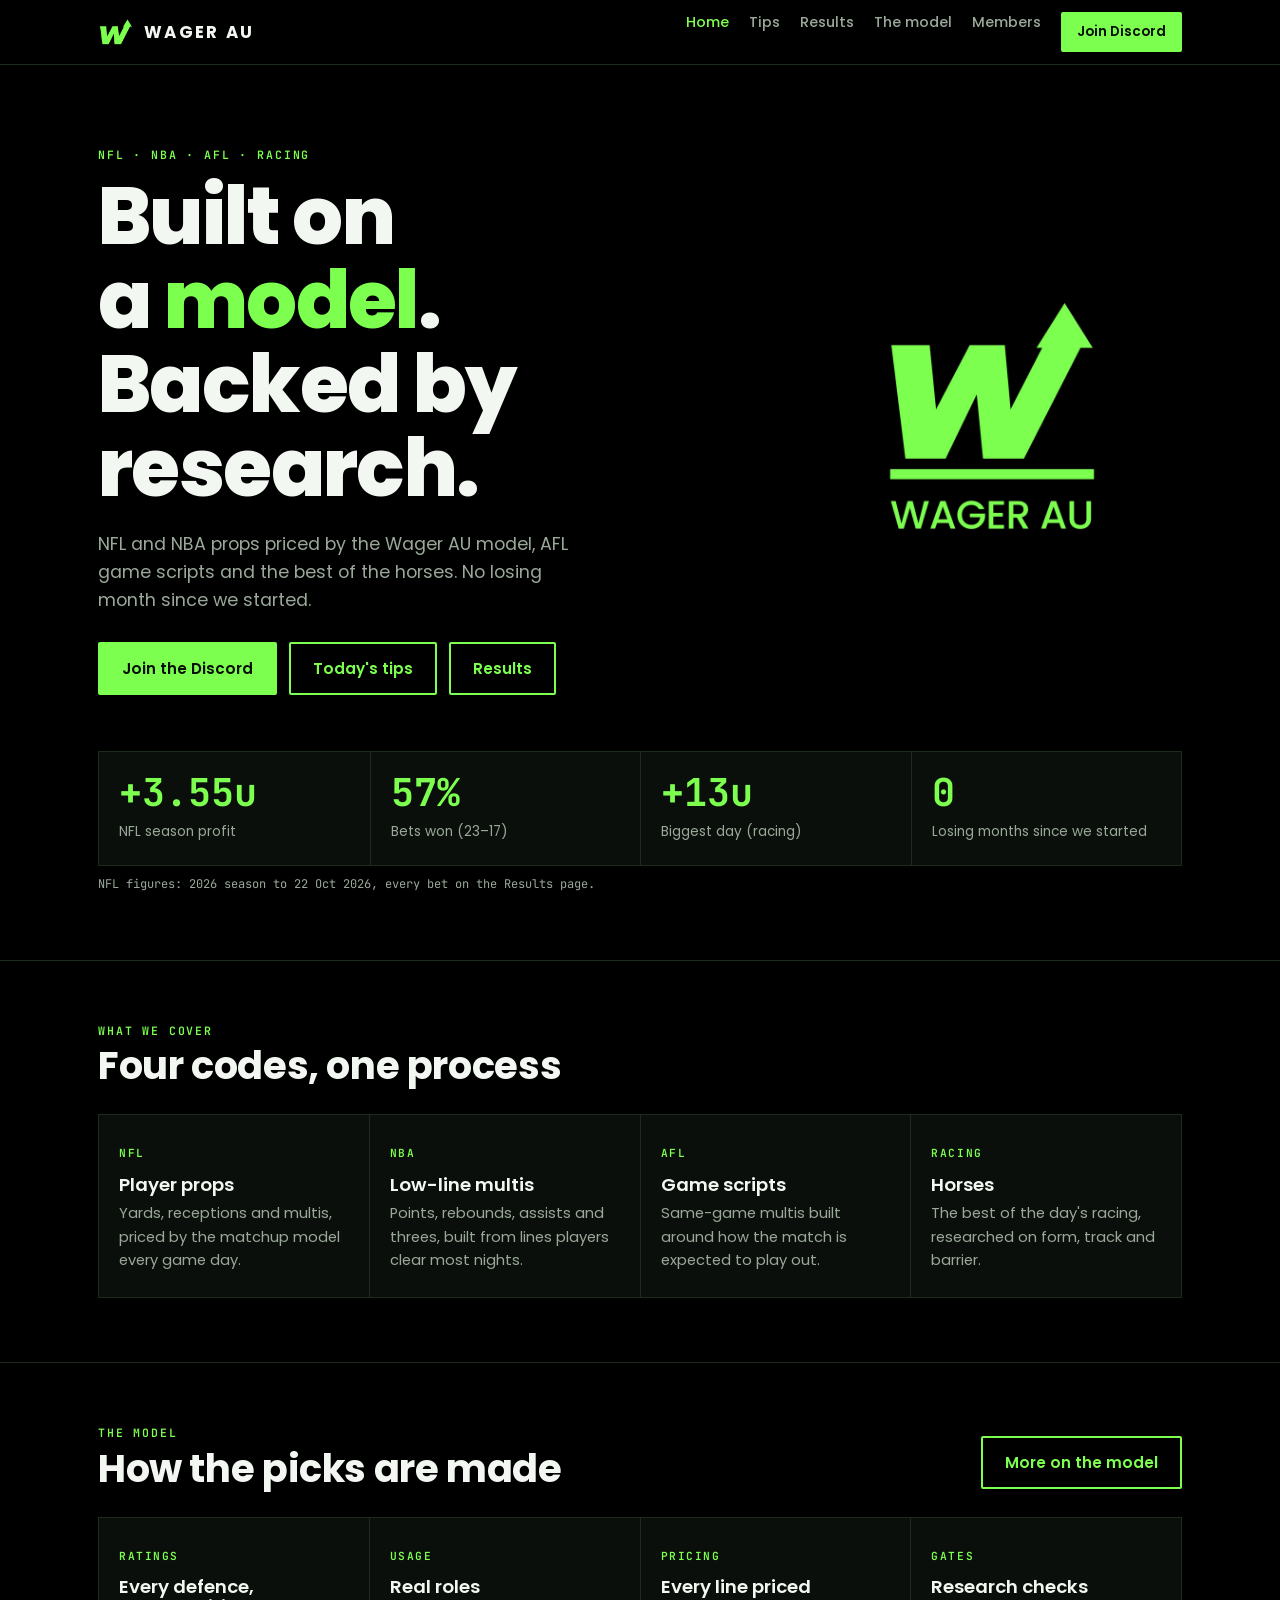
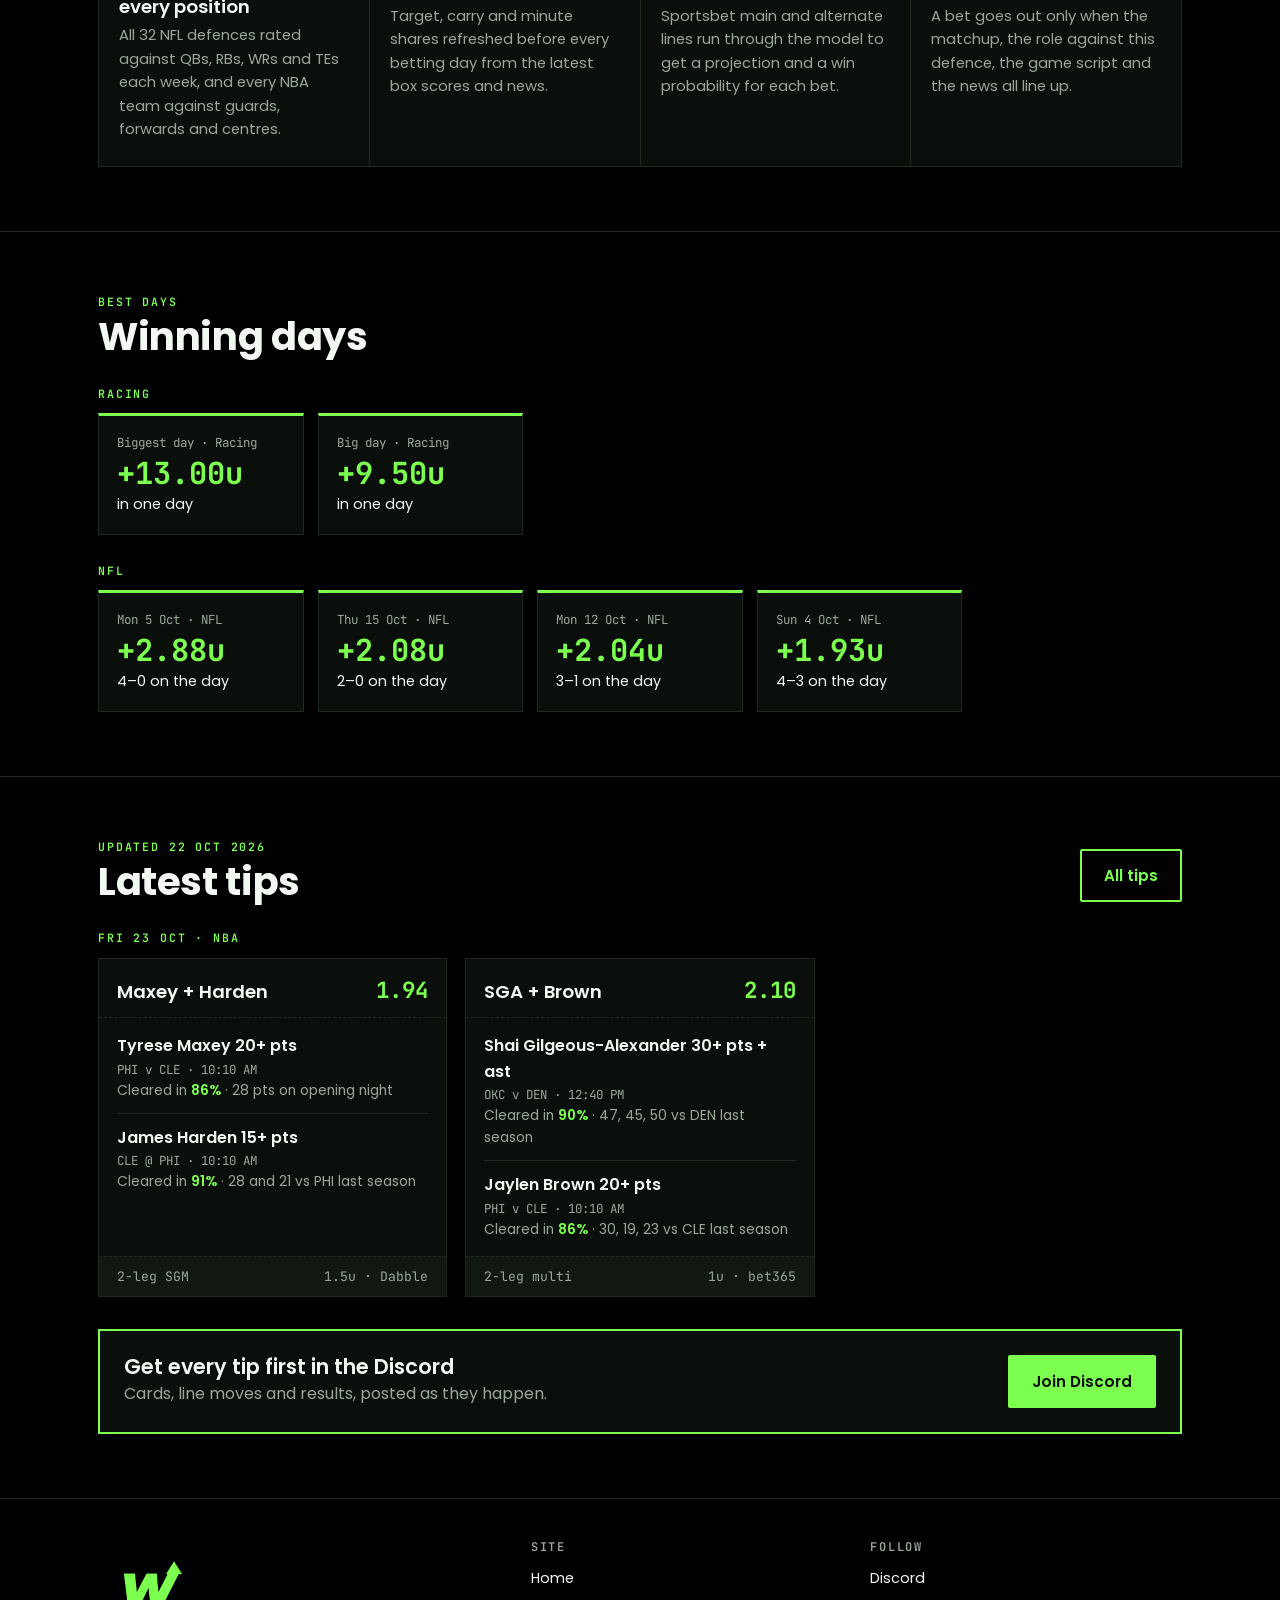
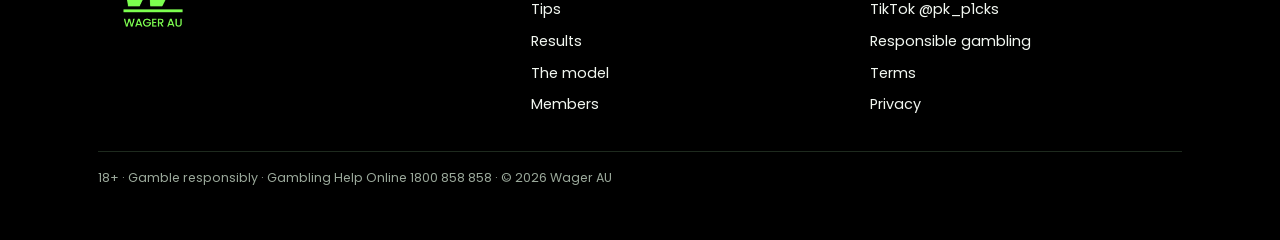
==== index.html @ 31083e8b "Tips show the bookmaker after the units; results refreshed Co-Authored-By: Claude Opus 5.5 <noreply@" ====
<!doctype html>
<html lang="en-AU">
<head>
<meta charset="utf-8">
<meta name="viewport" content="width=device-width, initial-scale=1, viewport-fit=cover">
<title>Wager AU</title>
<meta name="description" content="Model-driven NFL, NBA, AFL and racing tips for Australian punters.">
<link rel="icon" type="image/png" href="assets/favicon.png">
<link rel="preconnect" href="https://fonts.googleapis.com">
<link rel="stylesheet" href="https://fonts.googleapis.com/css2?family=Poppins:wght@400;500;600;700;800&family=JetBrains+Mono:wght@400;600;700&display=swap">
<link rel="stylesheet" href="assets/style.css">
</head>
<body>
<header>
  <div class="wrap">
    <a class="brand" href="index.html"><img src="assets/mark.png" alt="" width="36" height="36">WAGER AU</a>
    <nav aria-label="Main">
      <a href="index.html" aria-current="page">Home</a>
      <a href="tips.html">Tips</a>
      <a href="results.html">Results</a>
      <a href="model.html">The model</a>
      <a href="members.html">Members</a>
      <a class="btn primary nav-cta" href="https://discord.gg/CXUwYuUku" target="_blank" rel="noopener">Join Discord</a>
    </nav>
  </div>
</header>
<main>

<div class="wrap hero">
  <div class="hero-grid">
    <div>
      <p class="eyebrow">NFL · NBA · AFL · Racing</p>
      <h1 style="margin-top:14px">Built on a <em>model</em>.<br>Backed by research.</h1>
      <p class="lede">NFL and NBA props priced by the Wager AU model, AFL game scripts and the best of the horses. No losing month since we started.</p>
      <div class="cta"><a class="btn primary" href="https://discord.gg/CXUwYuUku" target="_blank" rel="noopener">Join the Discord</a><a class="btn ghost" href="tips.html">Today's tips</a><a class="btn ghost" href="results.html">Results</a></div>
    </div>
    <img class="hero-logo" src="assets/logo.png" alt="Wager AU logo" width="380" height="380">
  </div>
  <div style="margin-top:56px"><div class="stats"><div class="stat"><b>+3.55u</b><span>NFL season profit</span></div><div class="stat"><b>57%</b><span>Bets won (23–17)</span></div><div class="stat"><b>+13u</b><span>Biggest day (racing)</span></div><div class="stat"><b>0</b><span>Losing months since we started</span></div></div><p class="asof">NFL figures: 2026 season to 22 Oct 2026, every bet on the Results page.</p></div>
</div>
<section><div class="wrap">
  <div class="sec-head"><div><span class="eyebrow">What we cover</span><h2>Four codes, one process</h2></div></div>
  <div class="model">
  <div class="mcard"><span class="k">NFL</span><h3>Player props</h3><p>Yards, receptions and multis, priced by the matchup model every game day.</p></div>
  <div class="mcard"><span class="k">NBA</span><h3>Low-line multis</h3><p>Points, rebounds, assists and threes, built from lines players clear most nights.</p></div>
  <div class="mcard"><span class="k">AFL</span><h3>Game scripts</h3><p>Same-game multis built around how the match is expected to play out.</p></div>
  <div class="mcard"><span class="k">Racing</span><h3>Horses</h3><p>The best of the day's racing, researched on form, track and barrier.</p></div>
</div>
</div></section>
<section><div class="wrap">
  <div class="sec-head"><div><span class="eyebrow">The model</span><h2>How the picks are made</h2></div><a class="btn ghost" href="model.html">More on the model</a></div>
  <div class="model">
  <div class="mcard"><span class="k">Ratings</span><h3>Every defence, every position</h3><p>All 32 NFL defences rated against QBs, RBs, WRs and TEs each week, and every NBA team against guards, forwards and centres.</p></div>
  <div class="mcard"><span class="k">Usage</span><h3>Real roles</h3><p>Target, carry and minute shares refreshed before every betting day from the latest box scores and news.</p></div>
  <div class="mcard"><span class="k">Pricing</span><h3>Every line priced</h3><p>Sportsbet main and alternate lines run through the model to get a projection and a win probability for each bet.</p></div>
  <div class="mcard"><span class="k">Gates</span><h3>Research checks</h3><p>A bet goes out only when the matchup, the role against this defence, the game script and the news all line up.</p></div>
</div>
</div></section>
<section><div class="wrap">
  <div class="sec-head"><div><span class="eyebrow">Best days</span><h2>Winning days</h2></div></div>
  <span class="eyebrow day-label">Racing</span>
  <div class="days">
  <div class="day"><div class="d">Biggest day · Racing</div><div class="pl">+13.00u</div><div class="rec">in one day</div></div>
  <div class="day"><div class="d">Big day · Racing</div><div class="pl">+9.50u</div><div class="rec">in one day</div></div>
</div>
  <span class="eyebrow day-label">NFL</span>
  <div class="days"><div class="day"><div class="d">Mon 5 Oct · NFL</div><div class="pl">+2.88u</div><div class="rec">4–0 on the day</div></div><div class="day"><div class="d">Thu 15 Oct · NFL</div><div class="pl">+2.08u</div><div class="rec">2–0 on the day</div></div><div class="day"><div class="d">Mon 12 Oct · NFL</div><div class="pl">+2.04u</div><div class="rec">3–1 on the day</div></div><div class="day"><div class="d">Sun 4 Oct · NFL</div><div class="pl">+1.93u</div><div class="rec">4–3 on the day</div></div></div>
</div></section>
<section><div class="wrap">
  <div class="sec-head"><div><span class="eyebrow">Updated 22 Oct 2026</span><h2>Latest tips</h2></div><a class="btn ghost" href="tips.html">All tips</a></div>
  <span class="eyebrow day-label">Fri 23 Oct · NBA</span><div class="tickets"><article class="ticket"><div class="t-top"><h3>Maxey + Harden</h3><span class="price">1.94</span></div><ul class="legs"><li><span class="leg-name">Tyrese Maxey 20+ pts</span><span class="leg-game">PHI v CLE · 10:10 AM</span><span class="leg-stat">Cleared in <b>86%</b> · 28 pts on opening night</span></li><li><span class="leg-name">James Harden 15+ pts</span><span class="leg-game">CLE @ PHI · 10:10 AM</span><span class="leg-stat">Cleared in <b>91%</b> · 28 and 21 vs PHI last season</span></li></ul><div class="t-foot"><span>2-leg SGM</span><span>1.5u · Dabble</span></div></article><article class="ticket"><div class="t-top"><h3>SGA + Brown</h3><span class="price">2.10</span></div><ul class="legs"><li><span class="leg-name">Shai Gilgeous-Alexander 30+ pts + ast</span><span class="leg-game">OKC v DEN · 12:40 PM</span><span class="leg-stat">Cleared in <b>90%</b> · 47, 45, 50 vs DEN last season</span></li><li><span class="leg-name">Jaylen Brown 20+ pts</span><span class="leg-game">PHI v CLE · 10:10 AM</span><span class="leg-stat">Cleared in <b>86%</b> · 30, 19, 23 vs CLE last season</span></li></ul><div class="t-foot"><span>2-leg multi</span><span>1u · bet365</span></div></article></div>
  <div class="discord-band"><div><h3>Get every tip first in the Discord</h3><p class="muted">Cards, line moves and results, posted as they happen.</p></div><a class="btn primary" href="https://discord.gg/CXUwYuUku" target="_blank" rel="noopener">Join Discord</a></div>
</div></section>
</main>
<footer>
  <div class="wrap">
    <div class="grid">
      <div><img src="assets/logo.png" alt="Wager AU" width="110" height="110"></div>
      <div><h4>Site</h4><ul><li><a href="index.html">Home</a></li><li><a href="tips.html">Tips</a></li><li><a href="results.html">Results</a></li><li><a href="model.html">The model</a></li><li><a href="members.html">Members</a></li></ul></div>
      <div><h4>Follow</h4><ul><li><a href="https://discord.gg/CXUwYuUku" target="_blank" rel="noopener">Discord</a></li><li><a href="https://www.tiktok.com/@pk_p1cks" target="_blank" rel="noopener">TikTok @pk_p1cks</a></li>
        <li><a href="responsible-gambling.html">Responsible gambling</a></li><li><a href="terms.html">Terms</a></li><li><a href="privacy.html">Privacy</a></li></ul></div>
    </div>
    <p class="rg">18+ · Gamble responsibly · Gambling Help Online 1800 858 858 · © 2026 Wager AU</p>
  </div>
</footer>

</body>
</html>
---- assets/style.css ----
/* Wager AU: black and signal green, matching the logo. Single dark theme by design. */
:root{
  --bg:#000000; --panel:#0b0f0b; --panel-2:#111811; --line:#1e2a1e;
  --ink:#f2f7f1; --muted:#9aa89a; --green:#7cff4f; --green-dim:#4fae33; --green-ink:#061006;
  --head:"Poppins","Montserrat",system-ui,-apple-system,"Segoe UI",sans-serif;
  --body:"Poppins",system-ui,-apple-system,"Segoe UI",sans-serif;
  --mono:"JetBrains Mono",ui-monospace,Menlo,Consolas,monospace;
  color-scheme:dark;
}
*{box-sizing:border-box}
html{padding-top:env(safe-area-inset-top,0px);padding-bottom:env(safe-area-inset-bottom,0px);background:var(--bg)}
body{margin:0;background:var(--bg);color:var(--ink);font:400 16px/1.6 var(--body)}
img{max-width:100%;display:block}
[hidden]{display:none!important}
a{color:var(--green)}
:focus-visible{outline:2px solid var(--green);outline-offset:3px}
.wrap{max-width:1120px;margin:0 auto;padding-left:max(18px,env(safe-area-inset-left,0px));padding-right:max(18px,env(safe-area-inset-right,0px))}
h1,h2,h3{font-family:var(--head);line-height:1.05;margin:0;text-wrap:balance}
h1{font-weight:800;letter-spacing:-.02em}
h2{font-weight:700;font-size:clamp(1.8rem,4vw,2.4rem);letter-spacing:-.01em}
h3{font-weight:600;font-size:1.15rem}
.eyebrow{font:600 .72rem/1 var(--mono);letter-spacing:.16em;text-transform:uppercase;color:var(--green)}
.num{font-family:var(--mono);font-variant-numeric:tabular-nums}
.muted{color:var(--muted)}
section{padding-block:64px;border-top:1px solid var(--line)}
.sec-head{display:flex;flex-wrap:wrap;justify-content:space-between;align-items:end;gap:12px;margin-bottom:28px}
.sec-head .eyebrow{display:block;margin-bottom:10px}
.sec-head p{margin:0;color:var(--muted);max-width:46ch}

/* header */
header{position:sticky;top:env(safe-area-inset-top,0px);z-index:20;background:rgba(0,0,0,.92);backdrop-filter:blur(8px);border-bottom:1px solid var(--line)}
header .wrap{display:flex;align-items:center;justify-content:space-between;gap:16px;padding-block:12px;flex-wrap:wrap}
.brand{display:flex;align-items:center;gap:10px;text-decoration:none;color:var(--ink);font:700 1.05rem var(--head);letter-spacing:.14em}
.brand img{width:36px;height:36px}
nav{display:flex;gap:20px;flex-wrap:wrap}
nav a{color:var(--muted);text-decoration:none;font:500 .9rem var(--body)}
nav a:hover,nav a[aria-current="page"]{color:var(--green)}

/* buttons */
.btn{display:inline-block;padding:13px 22px;font:600 .95rem var(--body);text-decoration:none;border:2px solid var(--green);cursor:pointer;border-radius:2px}
.btn.primary{background:var(--green);color:var(--green-ink)}
.btn.ghost{background:transparent;color:var(--green)}
.cta{display:flex;gap:12px;flex-wrap:wrap}

/* hero */
.hero{padding-block:72px 56px}
.hero-grid{display:grid;grid-template-columns:1.3fr .9fr;gap:48px;align-items:center}
.hero h1{font-size:clamp(2.8rem,7vw,5rem)}
.hero h1 em{font-style:normal;color:var(--green)}
.hero .lede{font-size:1.1rem;color:var(--muted);max-width:44ch;margin:20px 0 28px}
.hero-logo{width:100%;max-width:380px;justify-self:end}

/* stat strip */
.stats{display:grid;grid-template-columns:repeat(4,minmax(0,1fr));border:1px solid var(--line);background:var(--panel)}
.stat{padding:22px 20px;border-left:1px solid var(--line);min-width:0}
.stat:first-child{border-left:0}
.stat b{display:block;font:700 clamp(1.7rem,3.6vw,2.4rem)/1 var(--mono);color:var(--green);font-variant-numeric:tabular-nums}
.stat span{display:block;margin-top:8px;font-size:.85rem;color:var(--muted)}
.asof{margin-top:10px;font:.75rem var(--mono);color:var(--muted)}

/* model cards */
.model{display:grid;grid-template-columns:repeat(4,minmax(0,1fr));gap:1px;background:var(--line);border:1px solid var(--line)}
.mcard{background:var(--panel);padding:24px 20px;min-width:0}
.mcard .k{font:600 .7rem var(--mono);letter-spacing:.14em;color:var(--green);text-transform:uppercase}
.mcard h3{margin:10px 0 8px}
.mcard p{margin:0;color:var(--muted);font-size:.92rem}

/* winning days */
.days{display:grid;grid-template-columns:repeat(auto-fill,minmax(190px,1fr));gap:14px}
.day{background:var(--panel);border:1px solid var(--line);border-top:3px solid var(--green);padding:18px}
.day .d{font:.78rem var(--mono);color:var(--muted)}
.day .pl{font:700 1.9rem/1.1 var(--mono);color:var(--green);margin:6px 0 2px;font-variant-numeric:tabular-nums}
.day .rec{font-size:.9rem}

/* tickets */
.tickets{display:grid;grid-template-columns:repeat(3,minmax(0,1fr));gap:18px}
.ticket{background:var(--panel);border:1px solid var(--line);display:flex;flex-direction:column;min-width:0}
.t-top{display:flex;justify-content:space-between;align-items:baseline;gap:10px;padding:16px 18px 12px;border-bottom:1px dashed var(--line)}
.price{font:700 1.4rem var(--mono);color:var(--green);font-variant-numeric:tabular-nums}
.legs{list-style:none;margin:0;padding:4px 18px;flex:1}
.legs li{padding:11px 0;border-bottom:1px solid var(--line);display:grid;gap:2px}
.legs li:last-child{border-bottom:0}
.leg-name{font-weight:600}
.leg-game{font:.78rem var(--mono);color:var(--muted)}
.leg-stat{font-size:.86rem;color:var(--muted)}
.leg-stat b{color:var(--green);font-weight:600}
.t-foot{display:flex;justify-content:space-between;padding:11px 18px;background:var(--panel-2);border-top:1px dashed var(--line);font:.82rem var(--mono);color:var(--muted)}
.day-label{margin:30px 0 14px;display:block}
.note{margin-top:16px;font-size:.85rem;color:var(--muted)}

/* tables */
.tbl{overflow-x:auto;border:1px solid var(--line);background:var(--panel)}
table{border-collapse:collapse;width:100%;min-width:600px}
th,td{text-align:left;padding:13px 16px;border-bottom:1px solid var(--line)}
th{font:600 .7rem var(--mono);letter-spacing:.12em;text-transform:uppercase;color:var(--muted)}
td{font-variant-numeric:tabular-nums}
td.r,th.r{text-align:right}
tbody tr:last-child td{border-bottom:0}
.pos{color:var(--green)}
.flat{color:var(--muted)}
.tag{display:inline-block;padding:2px 8px;font:600 .7rem var(--mono);letter-spacing:.08em;border:1px solid var(--line);color:var(--muted)}
.tag.w{border-color:var(--green);color:var(--green)}

/* page heads, prose */
.page-head{padding-block:56px 12px}
.page-head h1{font-size:clamp(2.4rem,6vw,4rem)}
.page-head p{color:var(--muted);max-width:56ch;font-size:1.05rem;margin:16px 0 0}
.prose{max-width:66ch}
.prose h2{font-size:1.5rem;margin:30px 0 8px}
.prose h3{margin:20px 0 6px}
.prose ul{padding-left:20px}
.prose li{margin:6px 0}

/* members */
.plans{display:grid;grid-template-columns:repeat(2,minmax(0,1fr));gap:18px}
.plan{background:var(--panel);border:1px solid var(--line);padding:26px;min-width:0}
.plan.feat{border:2px solid var(--green)}
.plan .sub{font:.8rem var(--mono);color:var(--muted);margin:6px 0 16px}
.plan ul{margin:0 0 20px;padding-left:18px}
form{display:flex;gap:10px;flex-wrap:wrap}
input[type=email]{flex:1 1 220px;min-width:0;padding:13px;font:inherit;background:var(--bg);color:var(--ink);border:1.5px solid var(--line);border-radius:2px}
.msg{font-size:.85rem;color:var(--muted);margin-top:8px;min-height:1.2em}

/* footer */
footer{border-top:1px solid var(--line);padding-block:40px}
footer .grid{display:grid;grid-template-columns:1.3fr 1fr 1fr;gap:28px;align-items:start}
footer img{width:110px}
footer h4{font:600 .75rem var(--mono);letter-spacing:.14em;text-transform:uppercase;color:var(--muted);margin:0 0 10px}
footer ul{list-style:none;padding:0;margin:0}
footer li{margin:0 0 6px}
footer a{color:var(--ink);text-decoration:none;font-size:.9rem}
footer a:hover{color:var(--green)}
.rg{margin-top:28px;padding-top:16px;border-top:1px solid var(--line);font-size:.78rem;color:var(--muted)}

@media (max-width:900px){
  .hero-grid,.tickets,.plans,footer .grid{grid-template-columns:1fr}
  .hero-logo{justify-self:start;max-width:220px;order:-1}
  .stats,.model{grid-template-columns:repeat(2,minmax(0,1fr))}
  .stat:nth-child(3){border-left:0}
  .stat:nth-child(n+3){border-top:1px solid var(--line)}
}
@media (max-width:460px){nav{gap:14px}.model{grid-template-columns:1fr}}
@media (prefers-reduced-motion:no-preference){.btn{transition:filter .15s,transform .15s}.btn:hover{filter:brightness(1.08);transform:translateY(-1px)}}

/* discord */
.nav-cta{padding:8px 14px;font-size:.85rem;color:var(--green-ink)!important}
.discord-band{margin-top:32px;display:flex;flex-wrap:wrap;gap:18px;align-items:center;justify-content:space-between;padding:24px;border:2px solid var(--green);background:var(--panel)}
.discord-band h3{font-size:1.3rem;margin-bottom:4px}
.discord-band p{margin:0}
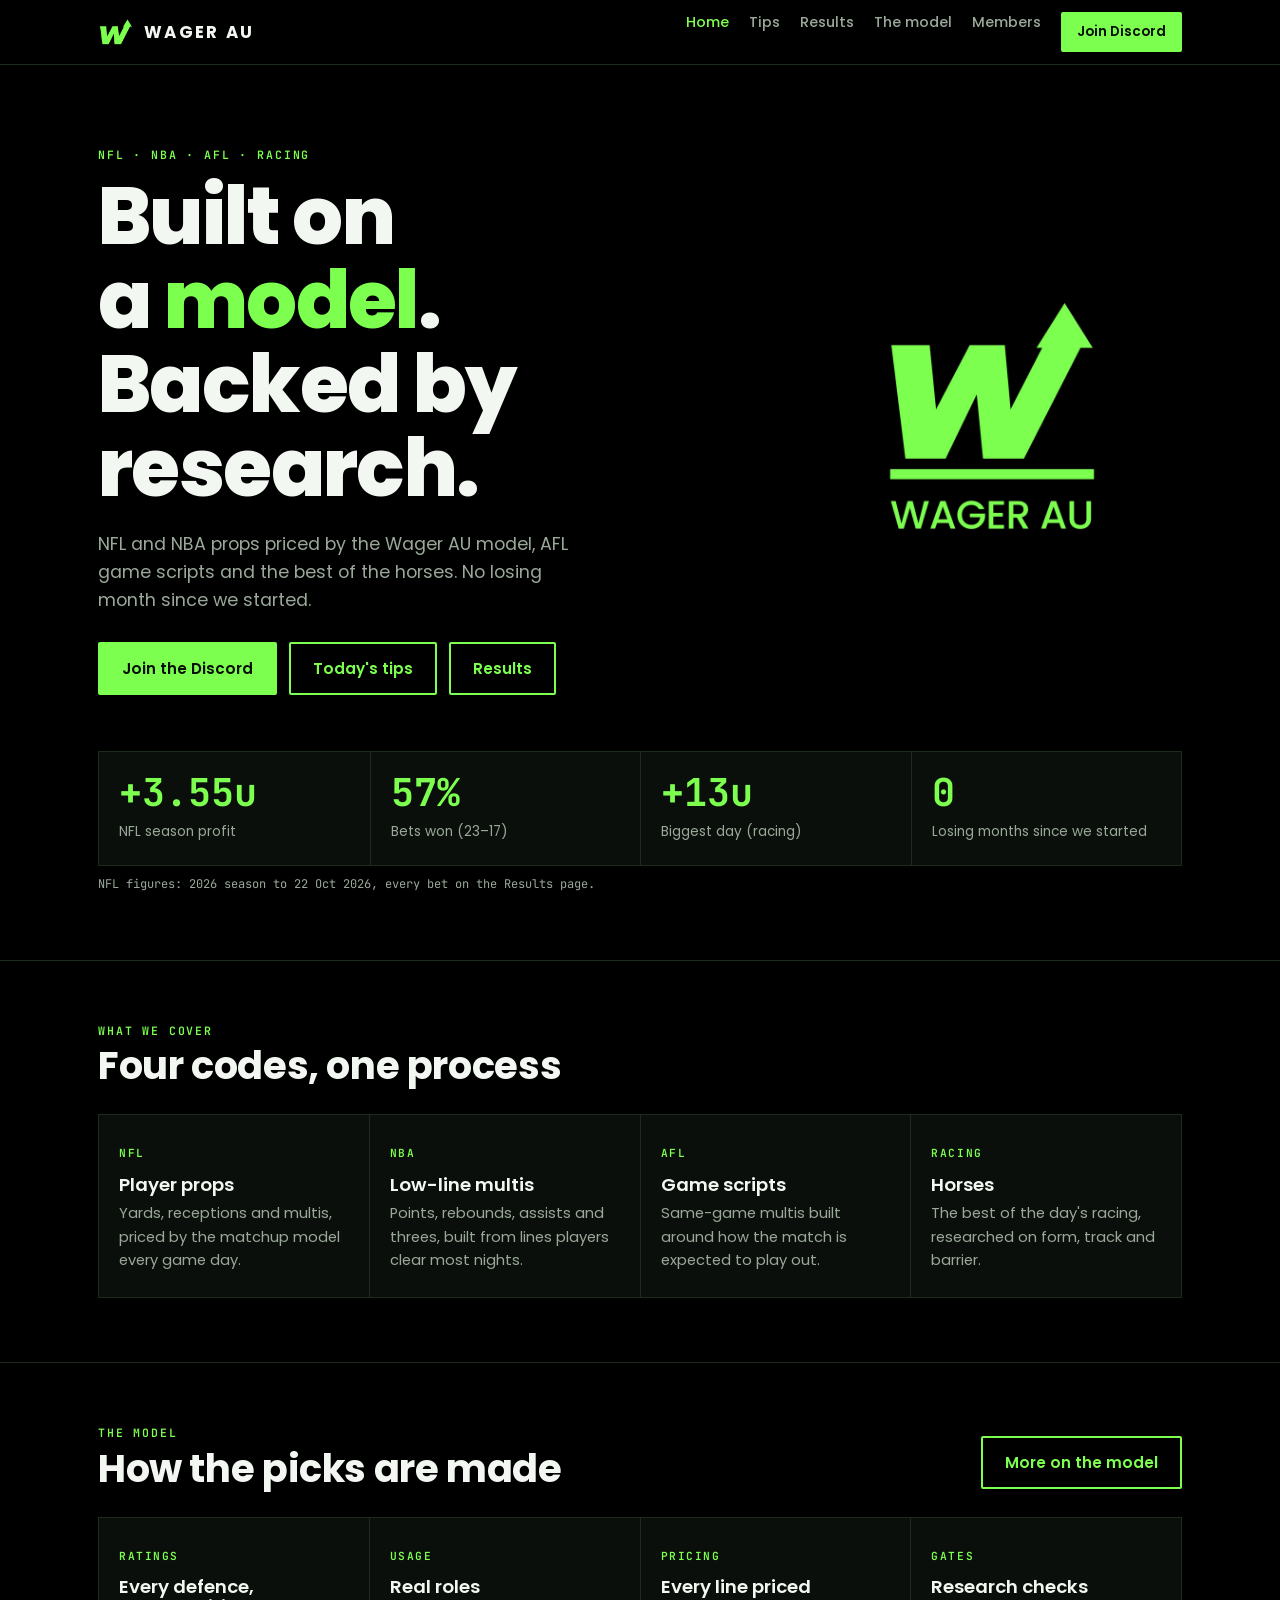
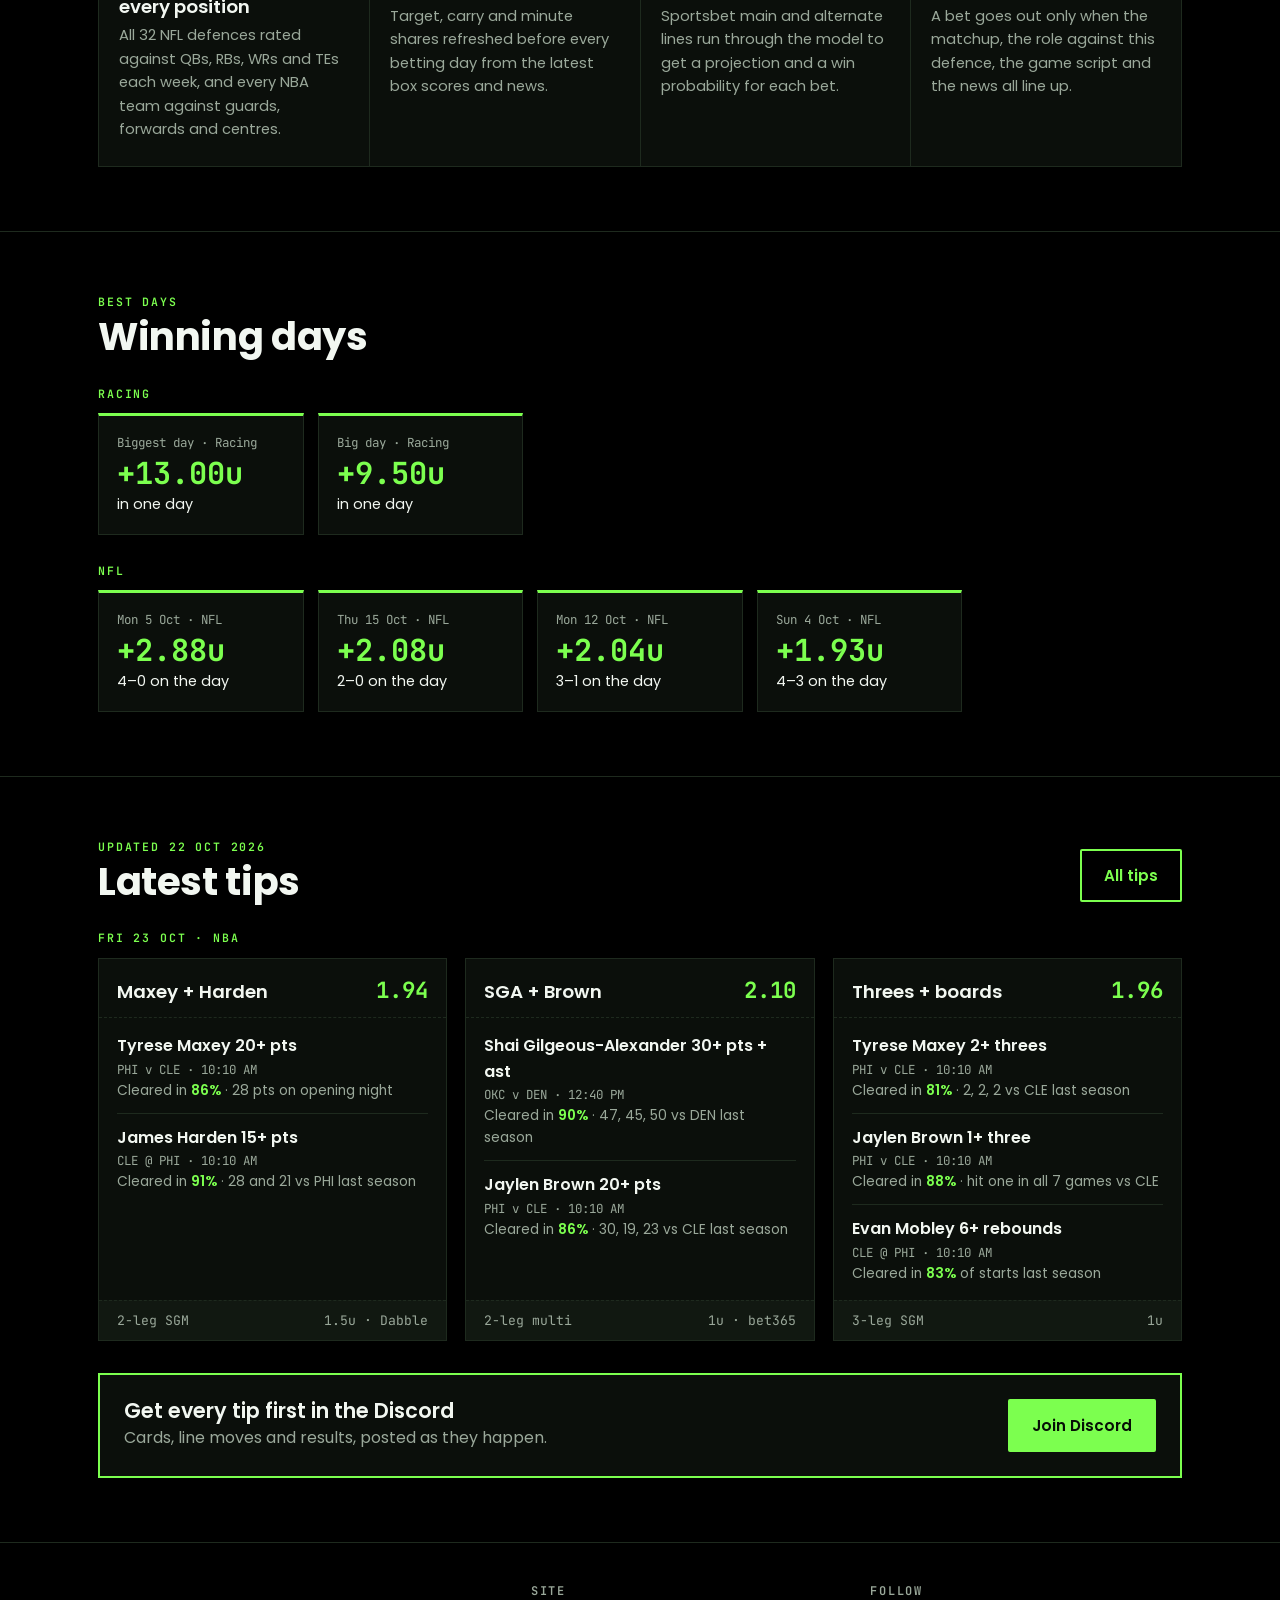
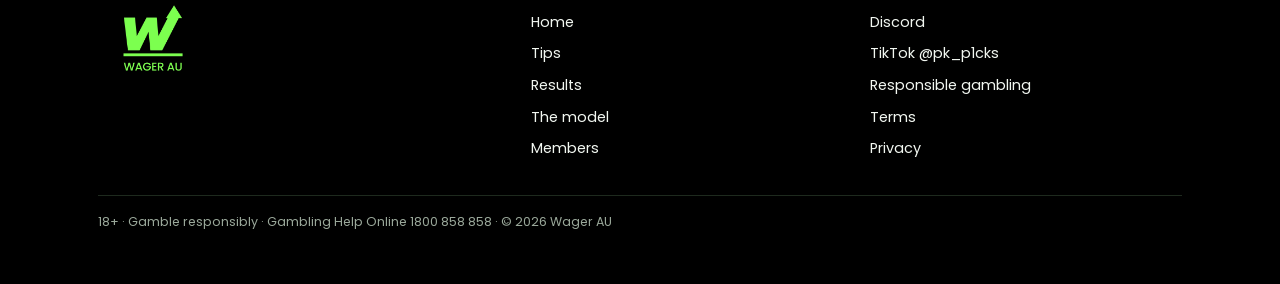
==== commit bea8bfb1: "Tips: add Maxey/Brown threes + Mobley boards SGM Co-Authored-By: Claude Opus 5.5 <noreply@anthropic." ====
--- a/index.html
+++ b/index.html
@@ -68,7 +68,7 @@
 </div></section>
 <section><div class="wrap">
   <div class="sec-head"><div><span class="eyebrow">Updated 22 Oct 2026</span><h2>Latest tips</h2></div><a class="btn ghost" href="tips.html">All tips</a></div>
-  <span class="eyebrow day-label">Fri 23 Oct · NBA</span><div class="tickets"><article class="ticket"><div class="t-top"><h3>Maxey + Harden</h3><span class="price">1.94</span></div><ul class="legs"><li><span class="leg-name">Tyrese Maxey 20+ pts</span><span class="leg-game">PHI v CLE · 10:10 AM</span><span class="leg-stat">Cleared in <b>86%</b> · 28 pts on opening night</span></li><li><span class="leg-name">James Harden 15+ pts</span><span class="leg-game">CLE @ PHI · 10:10 AM</span><span class="leg-stat">Cleared in <b>91%</b> · 28 and 21 vs PHI last season</span></li></ul><div class="t-foot"><span>2-leg SGM</span><span>1.5u · Dabble</span></div></article><article class="ticket"><div class="t-top"><h3>SGA + Brown</h3><span class="price">2.10</span></div><ul class="legs"><li><span class="leg-name">Shai Gilgeous-Alexander 30+ pts + ast</span><span class="leg-game">OKC v DEN · 12:40 PM</span><span class="leg-stat">Cleared in <b>90%</b> · 47, 45, 50 vs DEN last season</span></li><li><span class="leg-name">Jaylen Brown 20+ pts</span><span class="leg-game">PHI v CLE · 10:10 AM</span><span class="leg-stat">Cleared in <b>86%</b> · 30, 19, 23 vs CLE last season</span></li></ul><div class="t-foot"><span>2-leg multi</span><span>1u · bet365</span></div></article></div>
+  <span class="eyebrow day-label">Fri 23 Oct · NBA</span><div class="tickets"><article class="ticket"><div class="t-top"><h3>Maxey + Harden</h3><span class="price">1.94</span></div><ul class="legs"><li><span class="leg-name">Tyrese Maxey 20+ pts</span><span class="leg-game">PHI v CLE · 10:10 AM</span><span class="leg-stat">Cleared in <b>86%</b> · 28 pts on opening night</span></li><li><span class="leg-name">James Harden 15+ pts</span><span class="leg-game">CLE @ PHI · 10:10 AM</span><span class="leg-stat">Cleared in <b>91%</b> · 28 and 21 vs PHI last season</span></li></ul><div class="t-foot"><span>2-leg SGM</span><span>1.5u · Dabble</span></div></article><article class="ticket"><div class="t-top"><h3>SGA + Brown</h3><span class="price">2.10</span></div><ul class="legs"><li><span class="leg-name">Shai Gilgeous-Alexander 30+ pts + ast</span><span class="leg-game">OKC v DEN · 12:40 PM</span><span class="leg-stat">Cleared in <b>90%</b> · 47, 45, 50 vs DEN last season</span></li><li><span class="leg-name">Jaylen Brown 20+ pts</span><span class="leg-game">PHI v CLE · 10:10 AM</span><span class="leg-stat">Cleared in <b>86%</b> · 30, 19, 23 vs CLE last season</span></li></ul><div class="t-foot"><span>2-leg multi</span><span>1u · bet365</span></div></article><article class="ticket"><div class="t-top"><h3>Threes + boards</h3><span class="price">1.96</span></div><ul class="legs"><li><span class="leg-name">Tyrese Maxey 2+ threes</span><span class="leg-game">PHI v CLE · 10:10 AM</span><span class="leg-stat">Cleared in <b>81%</b> · 2, 2, 2 vs CLE last season</span></li><li><span class="leg-name">Jaylen Brown 1+ three</span><span class="leg-game">PHI v CLE · 10:10 AM</span><span class="leg-stat">Cleared in <b>88%</b> · hit one in all 7 games vs CLE</span></li><li><span class="leg-name">Evan Mobley 6+ rebounds</span><span class="leg-game">CLE @ PHI · 10:10 AM</span><span class="leg-stat">Cleared in <b>83%</b> of starts last season</span></li></ul><div class="t-foot"><span>3-leg SGM</span><span>1u</span></div></article></div>
   <div class="discord-band"><div><h3>Get every tip first in the Discord</h3><p class="muted">Cards, line moves and results, posted as they happen.</p></div><a class="btn primary" href="https://discord.gg/CXUwYuUku" target="_blank" rel="noopener">Join Discord</a></div>
 </div></section>
 </main>
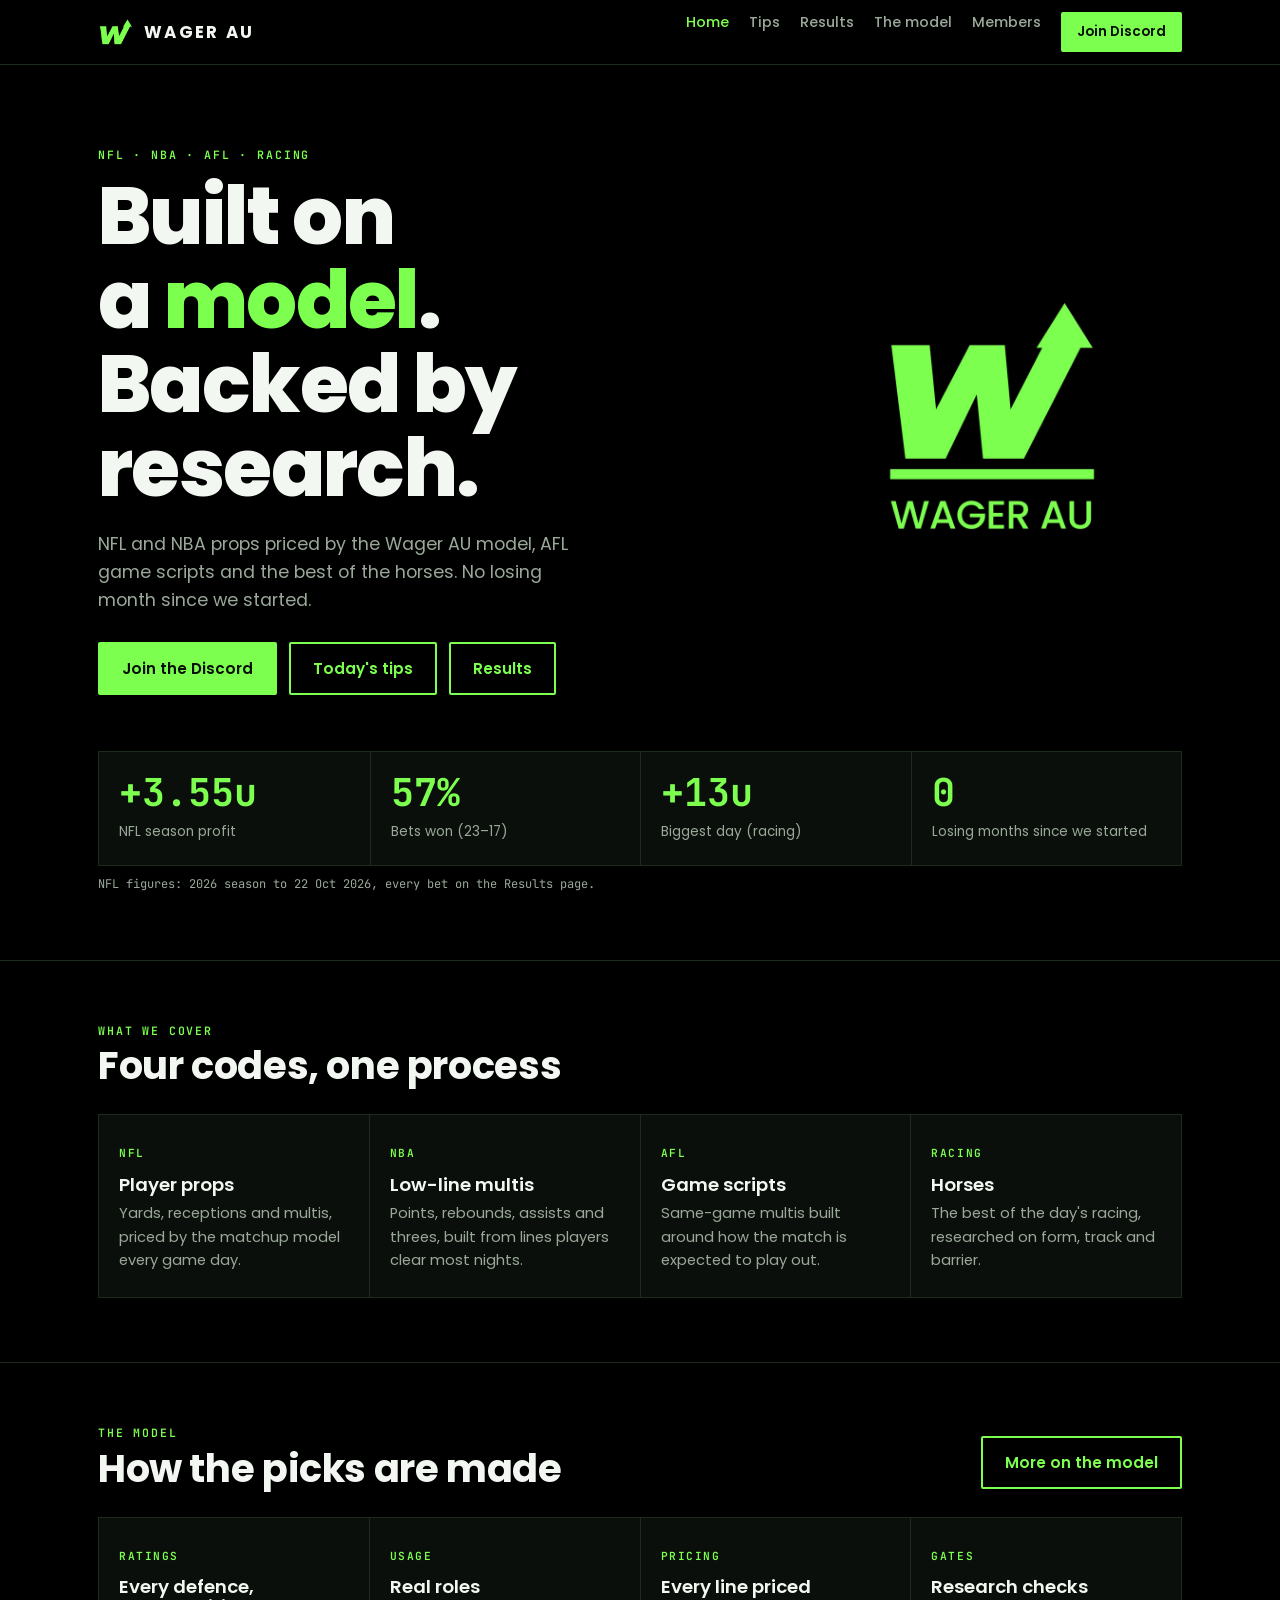
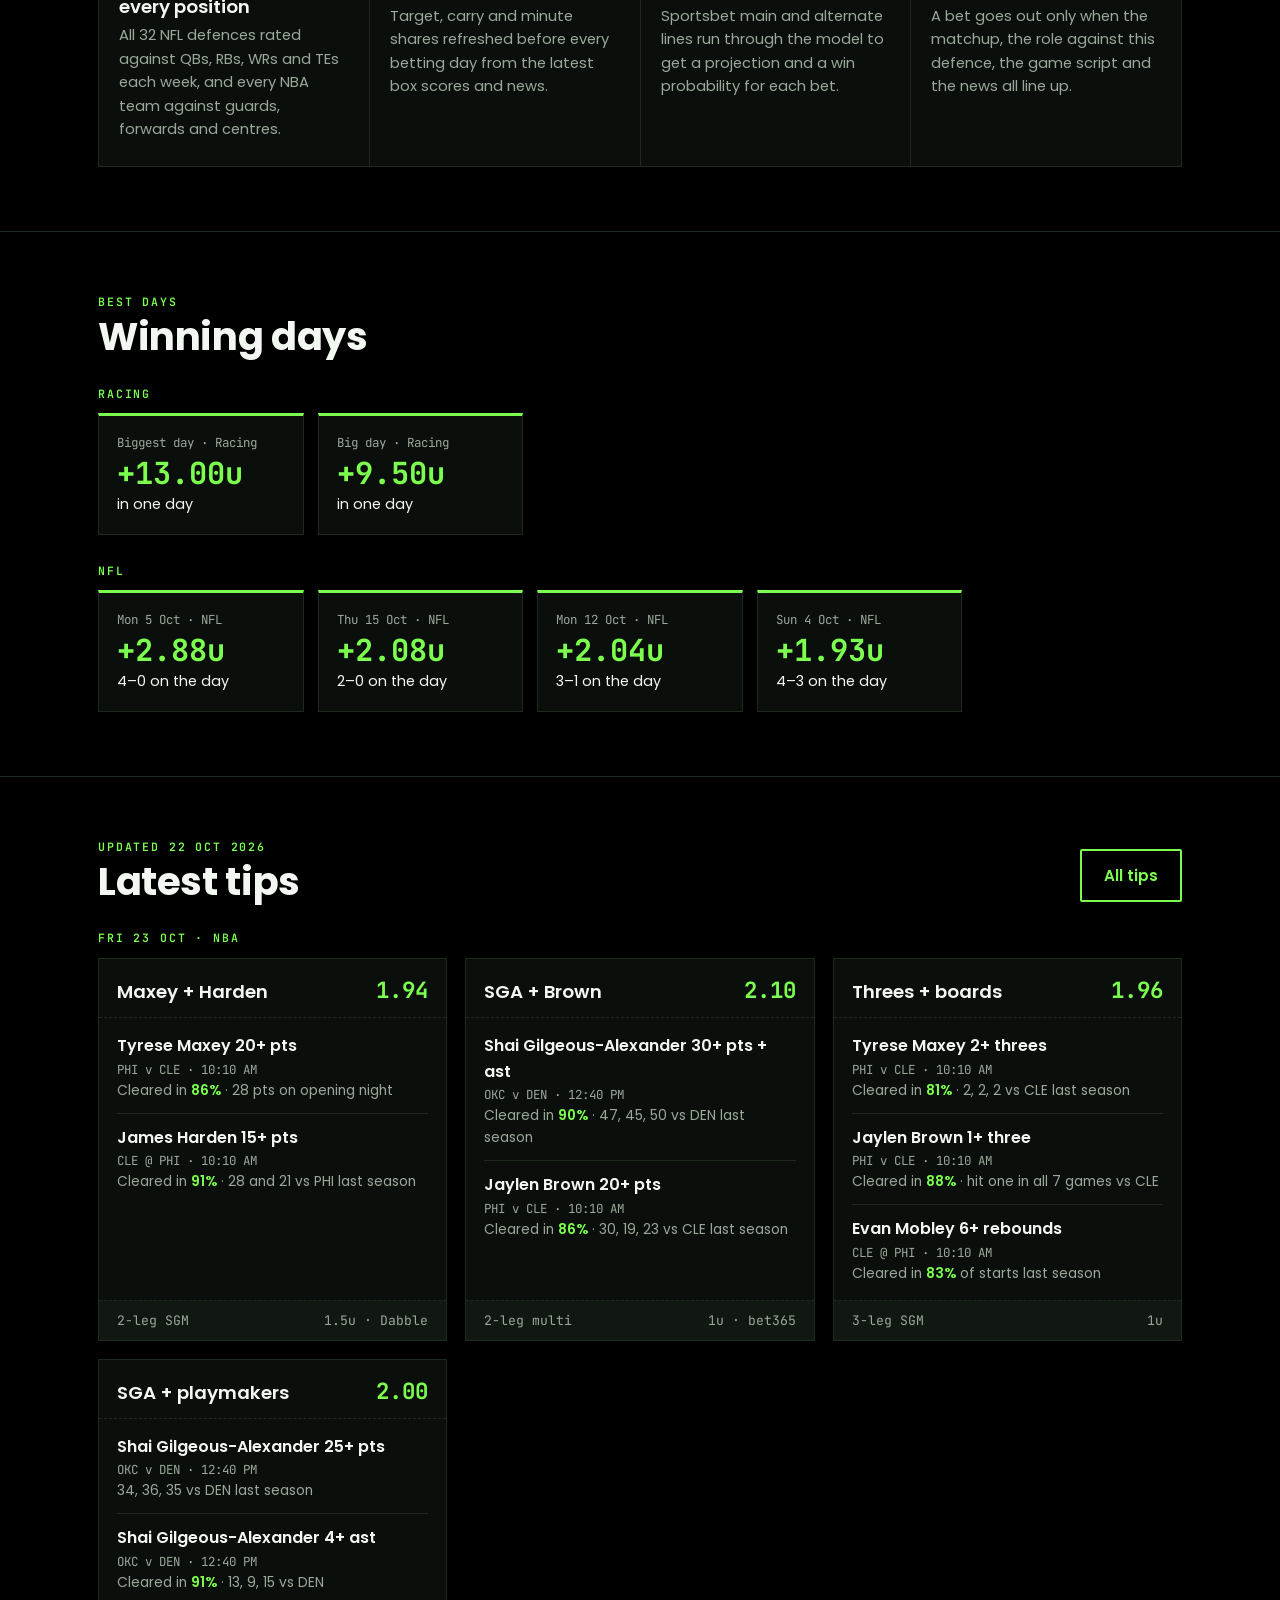
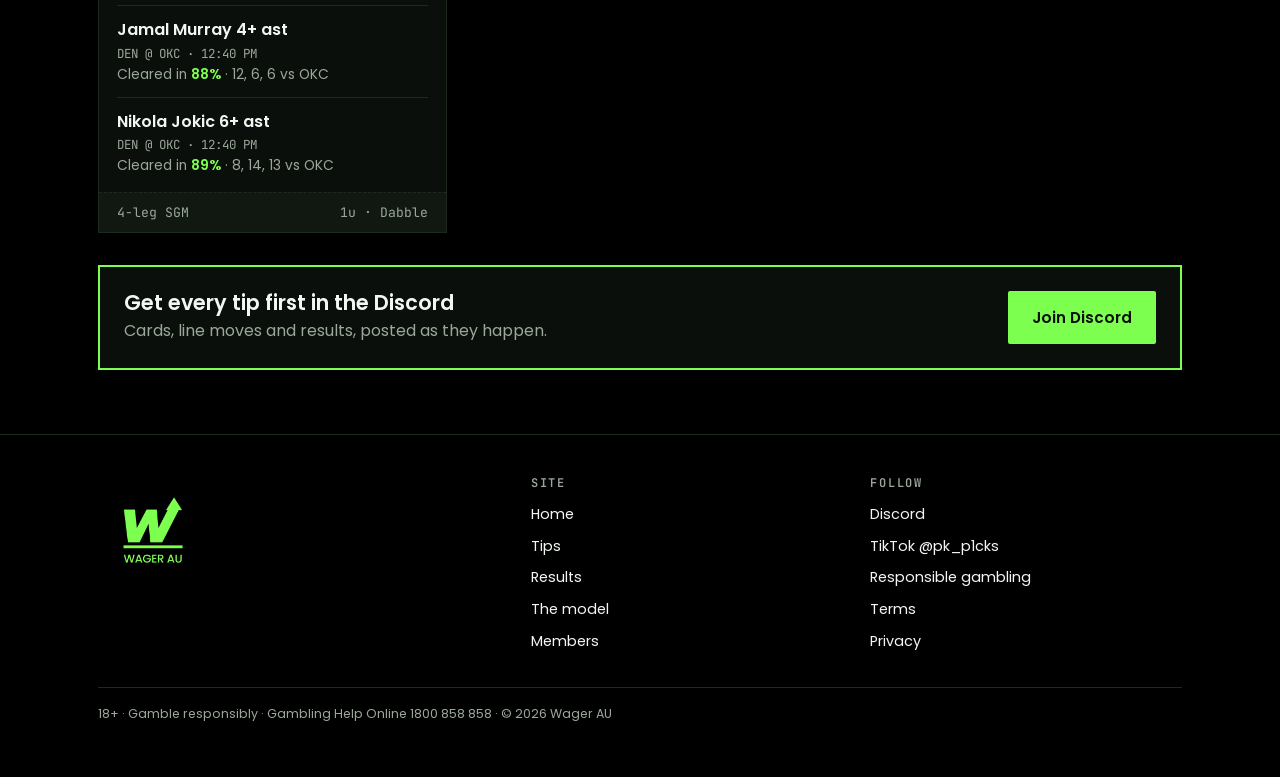
==== commit 758fd91a: "Tips: DEN@OKC SGM Co-Authored-By: Claude Opus 5.5 <noreply@anthropic.com> Claude-Session: https://cl" ====
--- a/index.html
+++ b/index.html
@@ -68,7 +68,7 @@
 </div></section>
 <section><div class="wrap">
   <div class="sec-head"><div><span class="eyebrow">Updated 22 Oct 2026</span><h2>Latest tips</h2></div><a class="btn ghost" href="tips.html">All tips</a></div>
-  <span class="eyebrow day-label">Fri 23 Oct · NBA</span><div class="tickets"><article class="ticket"><div class="t-top"><h3>Maxey + Harden</h3><span class="price">1.94</span></div><ul class="legs"><li><span class="leg-name">Tyrese Maxey 20+ pts</span><span class="leg-game">PHI v CLE · 10:10 AM</span><span class="leg-stat">Cleared in <b>86%</b> · 28 pts on opening night</span></li><li><span class="leg-name">James Harden 15+ pts</span><span class="leg-game">CLE @ PHI · 10:10 AM</span><span class="leg-stat">Cleared in <b>91%</b> · 28 and 21 vs PHI last season</span></li></ul><div class="t-foot"><span>2-leg SGM</span><span>1.5u · Dabble</span></div></article><article class="ticket"><div class="t-top"><h3>SGA + Brown</h3><span class="price">2.10</span></div><ul class="legs"><li><span class="leg-name">Shai Gilgeous-Alexander 30+ pts + ast</span><span class="leg-game">OKC v DEN · 12:40 PM</span><span class="leg-stat">Cleared in <b>90%</b> · 47, 45, 50 vs DEN last season</span></li><li><span class="leg-name">Jaylen Brown 20+ pts</span><span class="leg-game">PHI v CLE · 10:10 AM</span><span class="leg-stat">Cleared in <b>86%</b> · 30, 19, 23 vs CLE last season</span></li></ul><div class="t-foot"><span>2-leg multi</span><span>1u · bet365</span></div></article><article class="ticket"><div class="t-top"><h3>Threes + boards</h3><span class="price">1.96</span></div><ul class="legs"><li><span class="leg-name">Tyrese Maxey 2+ threes</span><span class="leg-game">PHI v CLE · 10:10 AM</span><span class="leg-stat">Cleared in <b>81%</b> · 2, 2, 2 vs CLE last season</span></li><li><span class="leg-name">Jaylen Brown 1+ three</span><span class="leg-game">PHI v CLE · 10:10 AM</span><span class="leg-stat">Cleared in <b>88%</b> · hit one in all 7 games vs CLE</span></li><li><span class="leg-name">Evan Mobley 6+ rebounds</span><span class="leg-game">CLE @ PHI · 10:10 AM</span><span class="leg-stat">Cleared in <b>83%</b> of starts last season</span></li></ul><div class="t-foot"><span>3-leg SGM</span><span>1u</span></div></article></div>
+  <span class="eyebrow day-label">Fri 23 Oct · NBA</span><div class="tickets"><article class="ticket"><div class="t-top"><h3>Maxey + Harden</h3><span class="price">1.94</span></div><ul class="legs"><li><span class="leg-name">Tyrese Maxey 20+ pts</span><span class="leg-game">PHI v CLE · 10:10 AM</span><span class="leg-stat">Cleared in <b>86%</b> · 28 pts on opening night</span></li><li><span class="leg-name">James Harden 15+ pts</span><span class="leg-game">CLE @ PHI · 10:10 AM</span><span class="leg-stat">Cleared in <b>91%</b> · 28 and 21 vs PHI last season</span></li></ul><div class="t-foot"><span>2-leg SGM</span><span>1.5u · Dabble</span></div></article><article class="ticket"><div class="t-top"><h3>SGA + Brown</h3><span class="price">2.10</span></div><ul class="legs"><li><span class="leg-name">Shai Gilgeous-Alexander 30+ pts + ast</span><span class="leg-game">OKC v DEN · 12:40 PM</span><span class="leg-stat">Cleared in <b>90%</b> · 47, 45, 50 vs DEN last season</span></li><li><span class="leg-name">Jaylen Brown 20+ pts</span><span class="leg-game">PHI v CLE · 10:10 AM</span><span class="leg-stat">Cleared in <b>86%</b> · 30, 19, 23 vs CLE last season</span></li></ul><div class="t-foot"><span>2-leg multi</span><span>1u · bet365</span></div></article><article class="ticket"><div class="t-top"><h3>Threes + boards</h3><span class="price">1.96</span></div><ul class="legs"><li><span class="leg-name">Tyrese Maxey 2+ threes</span><span class="leg-game">PHI v CLE · 10:10 AM</span><span class="leg-stat">Cleared in <b>81%</b> · 2, 2, 2 vs CLE last season</span></li><li><span class="leg-name">Jaylen Brown 1+ three</span><span class="leg-game">PHI v CLE · 10:10 AM</span><span class="leg-stat">Cleared in <b>88%</b> · hit one in all 7 games vs CLE</span></li><li><span class="leg-name">Evan Mobley 6+ rebounds</span><span class="leg-game">CLE @ PHI · 10:10 AM</span><span class="leg-stat">Cleared in <b>83%</b> of starts last season</span></li></ul><div class="t-foot"><span>3-leg SGM</span><span>1u</span></div></article><article class="ticket"><div class="t-top"><h3>SGA + playmakers</h3><span class="price">2.00</span></div><ul class="legs"><li><span class="leg-name">Shai Gilgeous-Alexander 25+ pts</span><span class="leg-game">OKC v DEN · 12:40 PM</span><span class="leg-stat">34, 36, 35 vs DEN last season</span></li><li><span class="leg-name">Shai Gilgeous-Alexander 4+ ast</span><span class="leg-game">OKC v DEN · 12:40 PM</span><span class="leg-stat">Cleared in <b>91%</b> · 13, 9, 15 vs DEN</span></li><li><span class="leg-name">Jamal Murray 4+ ast</span><span class="leg-game">DEN @ OKC · 12:40 PM</span><span class="leg-stat">Cleared in <b>88%</b> · 12, 6, 6 vs OKC</span></li><li><span class="leg-name">Nikola Jokic 6+ ast</span><span class="leg-game">DEN @ OKC · 12:40 PM</span><span class="leg-stat">Cleared in <b>89%</b> · 8, 14, 13 vs OKC</span></li></ul><div class="t-foot"><span>4-leg SGM</span><span>1u · Dabble</span></div></article></div>
   <div class="discord-band"><div><h3>Get every tip first in the Discord</h3><p class="muted">Cards, line moves and results, posted as they happen.</p></div><a class="btn primary" href="https://discord.gg/CXUwYuUku" target="_blank" rel="noopener">Join Discord</a></div>
 </div></section>
 </main>
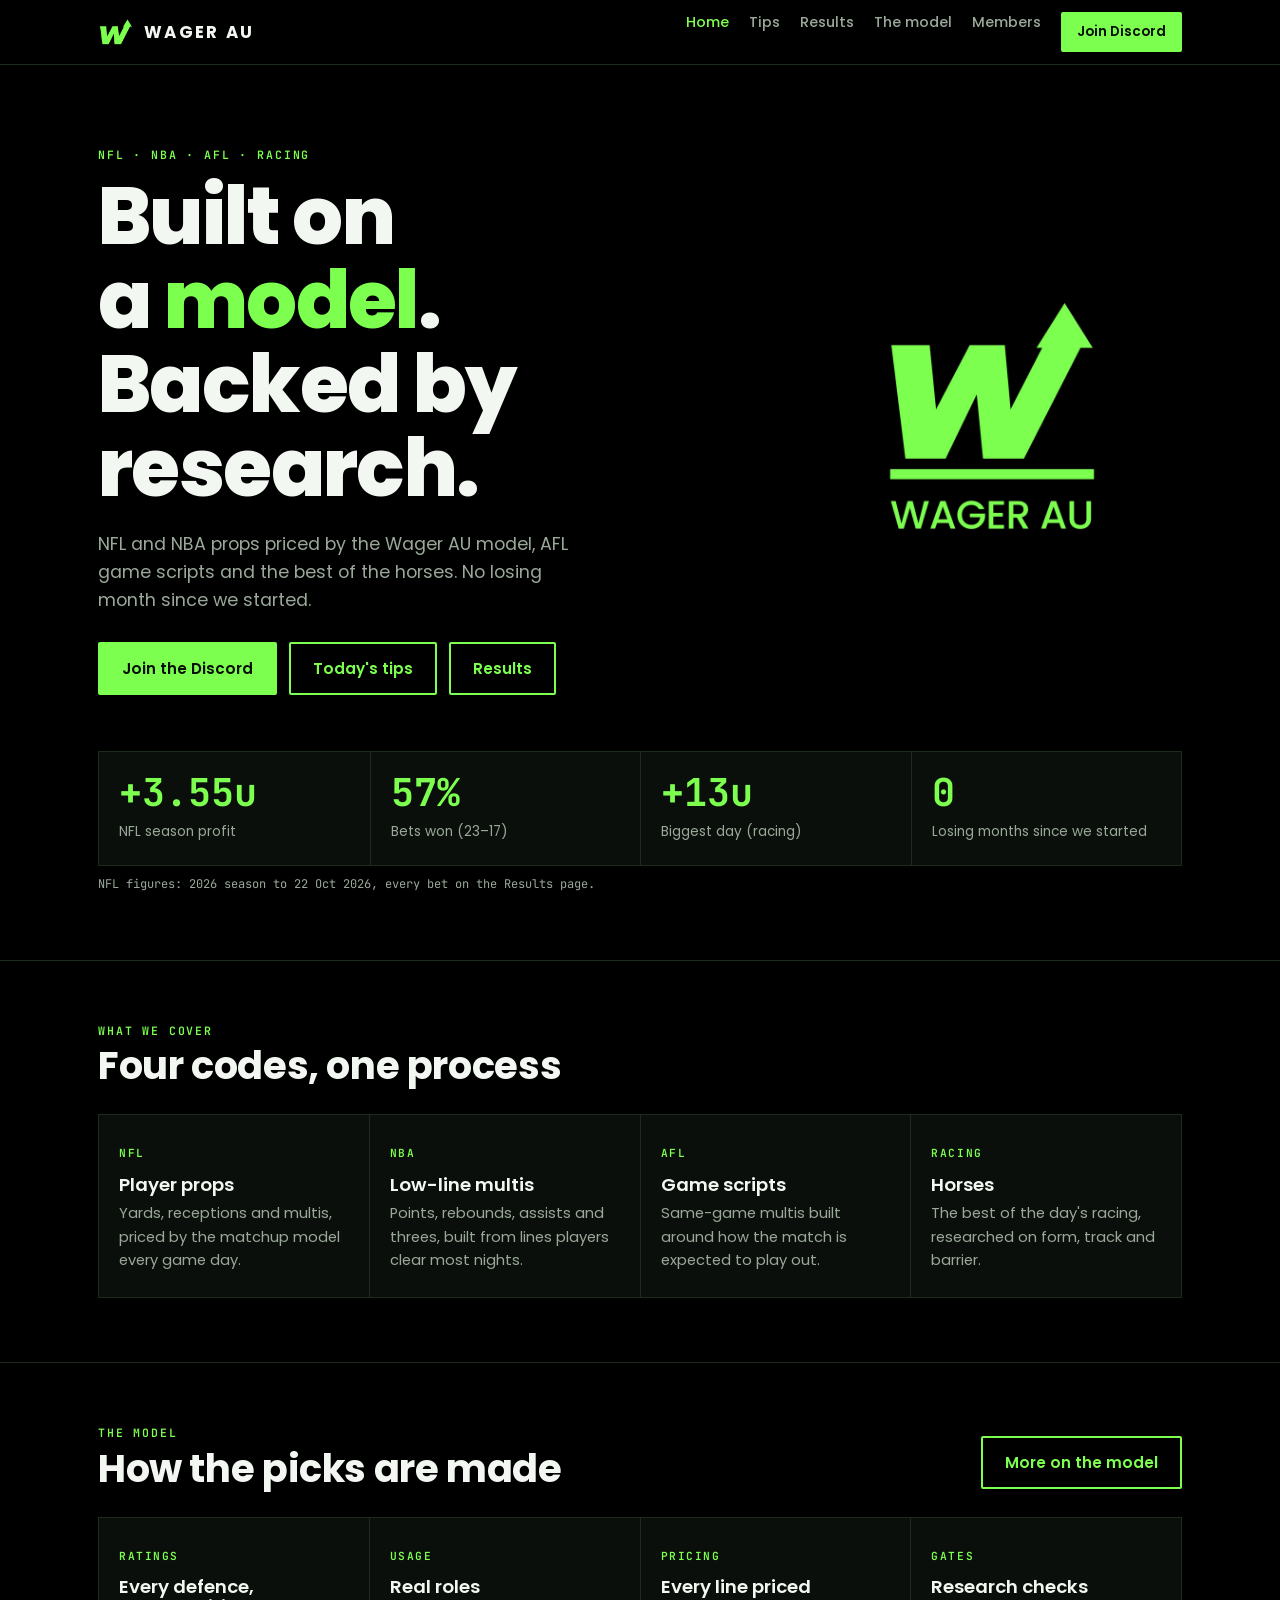
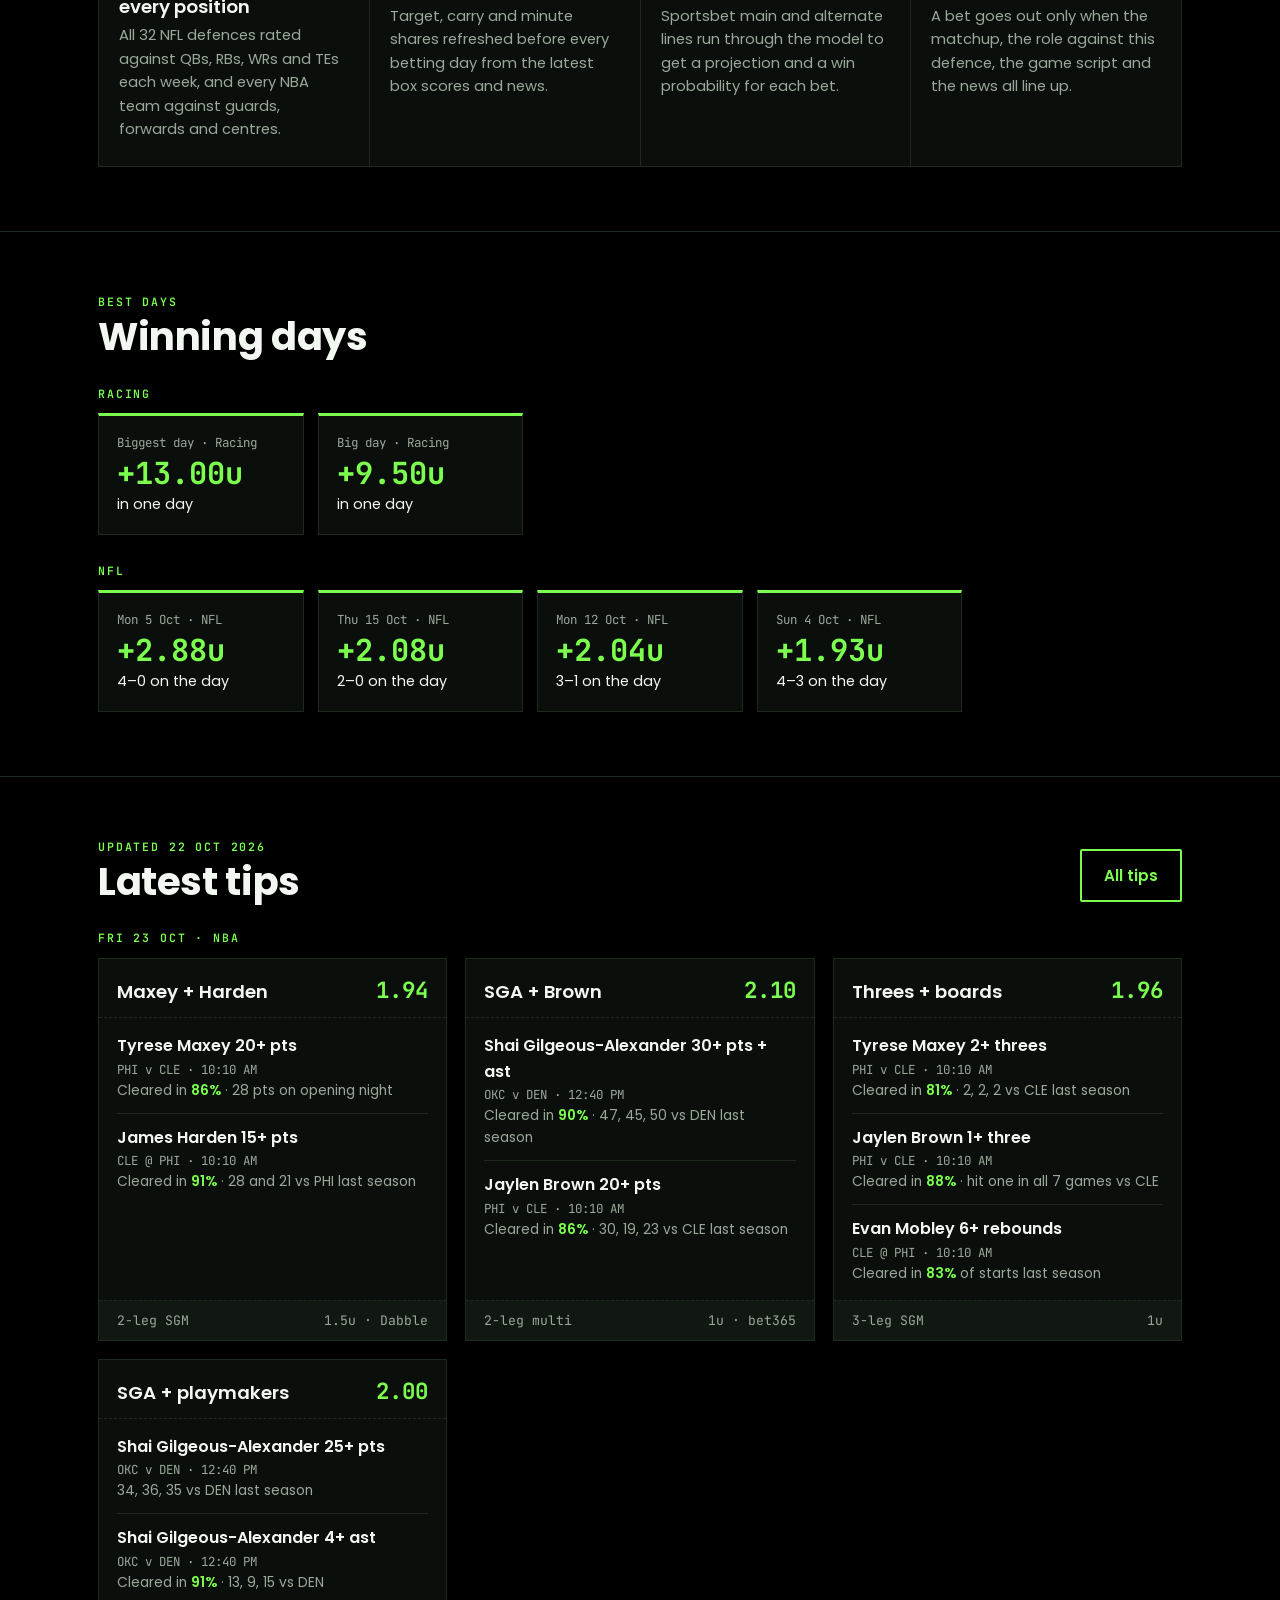
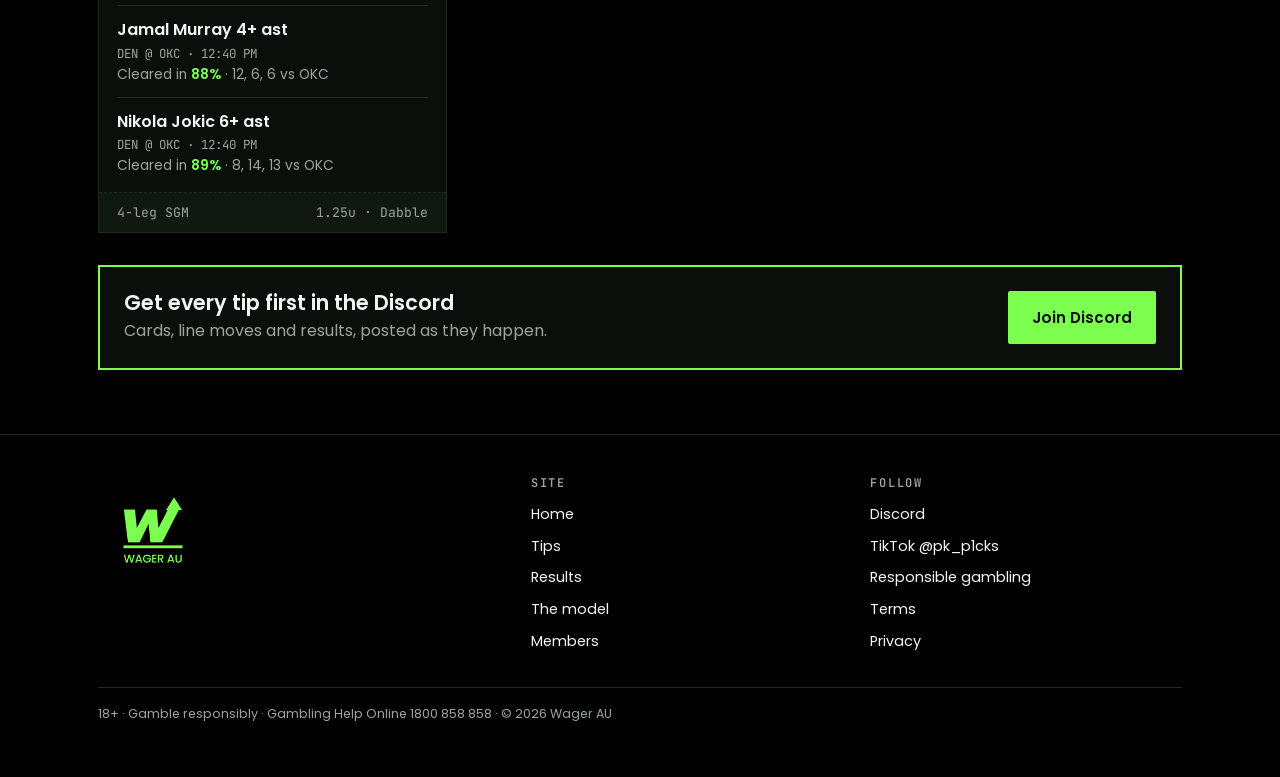
==== commit db2e864f: "Tips: DEN@OKC SGM 1.25u Co-Authored-By: Claude Opus 5.5 <noreply@anthropic.com> Claude-Session: http" ====
--- a/index.html
+++ b/index.html
@@ -68,7 +68,7 @@
 </div></section>
 <section><div class="wrap">
   <div class="sec-head"><div><span class="eyebrow">Updated 22 Oct 2026</span><h2>Latest tips</h2></div><a class="btn ghost" href="tips.html">All tips</a></div>
-  <span class="eyebrow day-label">Fri 23 Oct · NBA</span><div class="tickets"><article class="ticket"><div class="t-top"><h3>Maxey + Harden</h3><span class="price">1.94</span></div><ul class="legs"><li><span class="leg-name">Tyrese Maxey 20+ pts</span><span class="leg-game">PHI v CLE · 10:10 AM</span><span class="leg-stat">Cleared in <b>86%</b> · 28 pts on opening night</span></li><li><span class="leg-name">James Harden 15+ pts</span><span class="leg-game">CLE @ PHI · 10:10 AM</span><span class="leg-stat">Cleared in <b>91%</b> · 28 and 21 vs PHI last season</span></li></ul><div class="t-foot"><span>2-leg SGM</span><span>1.5u · Dabble</span></div></article><article class="ticket"><div class="t-top"><h3>SGA + Brown</h3><span class="price">2.10</span></div><ul class="legs"><li><span class="leg-name">Shai Gilgeous-Alexander 30+ pts + ast</span><span class="leg-game">OKC v DEN · 12:40 PM</span><span class="leg-stat">Cleared in <b>90%</b> · 47, 45, 50 vs DEN last season</span></li><li><span class="leg-name">Jaylen Brown 20+ pts</span><span class="leg-game">PHI v CLE · 10:10 AM</span><span class="leg-stat">Cleared in <b>86%</b> · 30, 19, 23 vs CLE last season</span></li></ul><div class="t-foot"><span>2-leg multi</span><span>1u · bet365</span></div></article><article class="ticket"><div class="t-top"><h3>Threes + boards</h3><span class="price">1.96</span></div><ul class="legs"><li><span class="leg-name">Tyrese Maxey 2+ threes</span><span class="leg-game">PHI v CLE · 10:10 AM</span><span class="leg-stat">Cleared in <b>81%</b> · 2, 2, 2 vs CLE last season</span></li><li><span class="leg-name">Jaylen Brown 1+ three</span><span class="leg-game">PHI v CLE · 10:10 AM</span><span class="leg-stat">Cleared in <b>88%</b> · hit one in all 7 games vs CLE</span></li><li><span class="leg-name">Evan Mobley 6+ rebounds</span><span class="leg-game">CLE @ PHI · 10:10 AM</span><span class="leg-stat">Cleared in <b>83%</b> of starts last season</span></li></ul><div class="t-foot"><span>3-leg SGM</span><span>1u</span></div></article><article class="ticket"><div class="t-top"><h3>SGA + playmakers</h3><span class="price">2.00</span></div><ul class="legs"><li><span class="leg-name">Shai Gilgeous-Alexander 25+ pts</span><span class="leg-game">OKC v DEN · 12:40 PM</span><span class="leg-stat">34, 36, 35 vs DEN last season</span></li><li><span class="leg-name">Shai Gilgeous-Alexander 4+ ast</span><span class="leg-game">OKC v DEN · 12:40 PM</span><span class="leg-stat">Cleared in <b>91%</b> · 13, 9, 15 vs DEN</span></li><li><span class="leg-name">Jamal Murray 4+ ast</span><span class="leg-game">DEN @ OKC · 12:40 PM</span><span class="leg-stat">Cleared in <b>88%</b> · 12, 6, 6 vs OKC</span></li><li><span class="leg-name">Nikola Jokic 6+ ast</span><span class="leg-game">DEN @ OKC · 12:40 PM</span><span class="leg-stat">Cleared in <b>89%</b> · 8, 14, 13 vs OKC</span></li></ul><div class="t-foot"><span>4-leg SGM</span><span>1u · Dabble</span></div></article></div>
+  <span class="eyebrow day-label">Fri 23 Oct · NBA</span><div class="tickets"><article class="ticket"><div class="t-top"><h3>Maxey + Harden</h3><span class="price">1.94</span></div><ul class="legs"><li><span class="leg-name">Tyrese Maxey 20+ pts</span><span class="leg-game">PHI v CLE · 10:10 AM</span><span class="leg-stat">Cleared in <b>86%</b> · 28 pts on opening night</span></li><li><span class="leg-name">James Harden 15+ pts</span><span class="leg-game">CLE @ PHI · 10:10 AM</span><span class="leg-stat">Cleared in <b>91%</b> · 28 and 21 vs PHI last season</span></li></ul><div class="t-foot"><span>2-leg SGM</span><span>1.5u · Dabble</span></div></article><article class="ticket"><div class="t-top"><h3>SGA + Brown</h3><span class="price">2.10</span></div><ul class="legs"><li><span class="leg-name">Shai Gilgeous-Alexander 30+ pts + ast</span><span class="leg-game">OKC v DEN · 12:40 PM</span><span class="leg-stat">Cleared in <b>90%</b> · 47, 45, 50 vs DEN last season</span></li><li><span class="leg-name">Jaylen Brown 20+ pts</span><span class="leg-game">PHI v CLE · 10:10 AM</span><span class="leg-stat">Cleared in <b>86%</b> · 30, 19, 23 vs CLE last season</span></li></ul><div class="t-foot"><span>2-leg multi</span><span>1u · bet365</span></div></article><article class="ticket"><div class="t-top"><h3>Threes + boards</h3><span class="price">1.96</span></div><ul class="legs"><li><span class="leg-name">Tyrese Maxey 2+ threes</span><span class="leg-game">PHI v CLE · 10:10 AM</span><span class="leg-stat">Cleared in <b>81%</b> · 2, 2, 2 vs CLE last season</span></li><li><span class="leg-name">Jaylen Brown 1+ three</span><span class="leg-game">PHI v CLE · 10:10 AM</span><span class="leg-stat">Cleared in <b>88%</b> · hit one in all 7 games vs CLE</span></li><li><span class="leg-name">Evan Mobley 6+ rebounds</span><span class="leg-game">CLE @ PHI · 10:10 AM</span><span class="leg-stat">Cleared in <b>83%</b> of starts last season</span></li></ul><div class="t-foot"><span>3-leg SGM</span><span>1u</span></div></article><article class="ticket"><div class="t-top"><h3>SGA + playmakers</h3><span class="price">2.00</span></div><ul class="legs"><li><span class="leg-name">Shai Gilgeous-Alexander 25+ pts</span><span class="leg-game">OKC v DEN · 12:40 PM</span><span class="leg-stat">34, 36, 35 vs DEN last season</span></li><li><span class="leg-name">Shai Gilgeous-Alexander 4+ ast</span><span class="leg-game">OKC v DEN · 12:40 PM</span><span class="leg-stat">Cleared in <b>91%</b> · 13, 9, 15 vs DEN</span></li><li><span class="leg-name">Jamal Murray 4+ ast</span><span class="leg-game">DEN @ OKC · 12:40 PM</span><span class="leg-stat">Cleared in <b>88%</b> · 12, 6, 6 vs OKC</span></li><li><span class="leg-name">Nikola Jokic 6+ ast</span><span class="leg-game">DEN @ OKC · 12:40 PM</span><span class="leg-stat">Cleared in <b>89%</b> · 8, 14, 13 vs OKC</span></li></ul><div class="t-foot"><span>4-leg SGM</span><span>1.25u · Dabble</span></div></article></div>
   <div class="discord-band"><div><h3>Get every tip first in the Discord</h3><p class="muted">Cards, line moves and results, posted as they happen.</p></div><a class="btn primary" href="https://discord.gg/CXUwYuUku" target="_blank" rel="noopener">Join Discord</a></div>
 </div></section>
 </main>
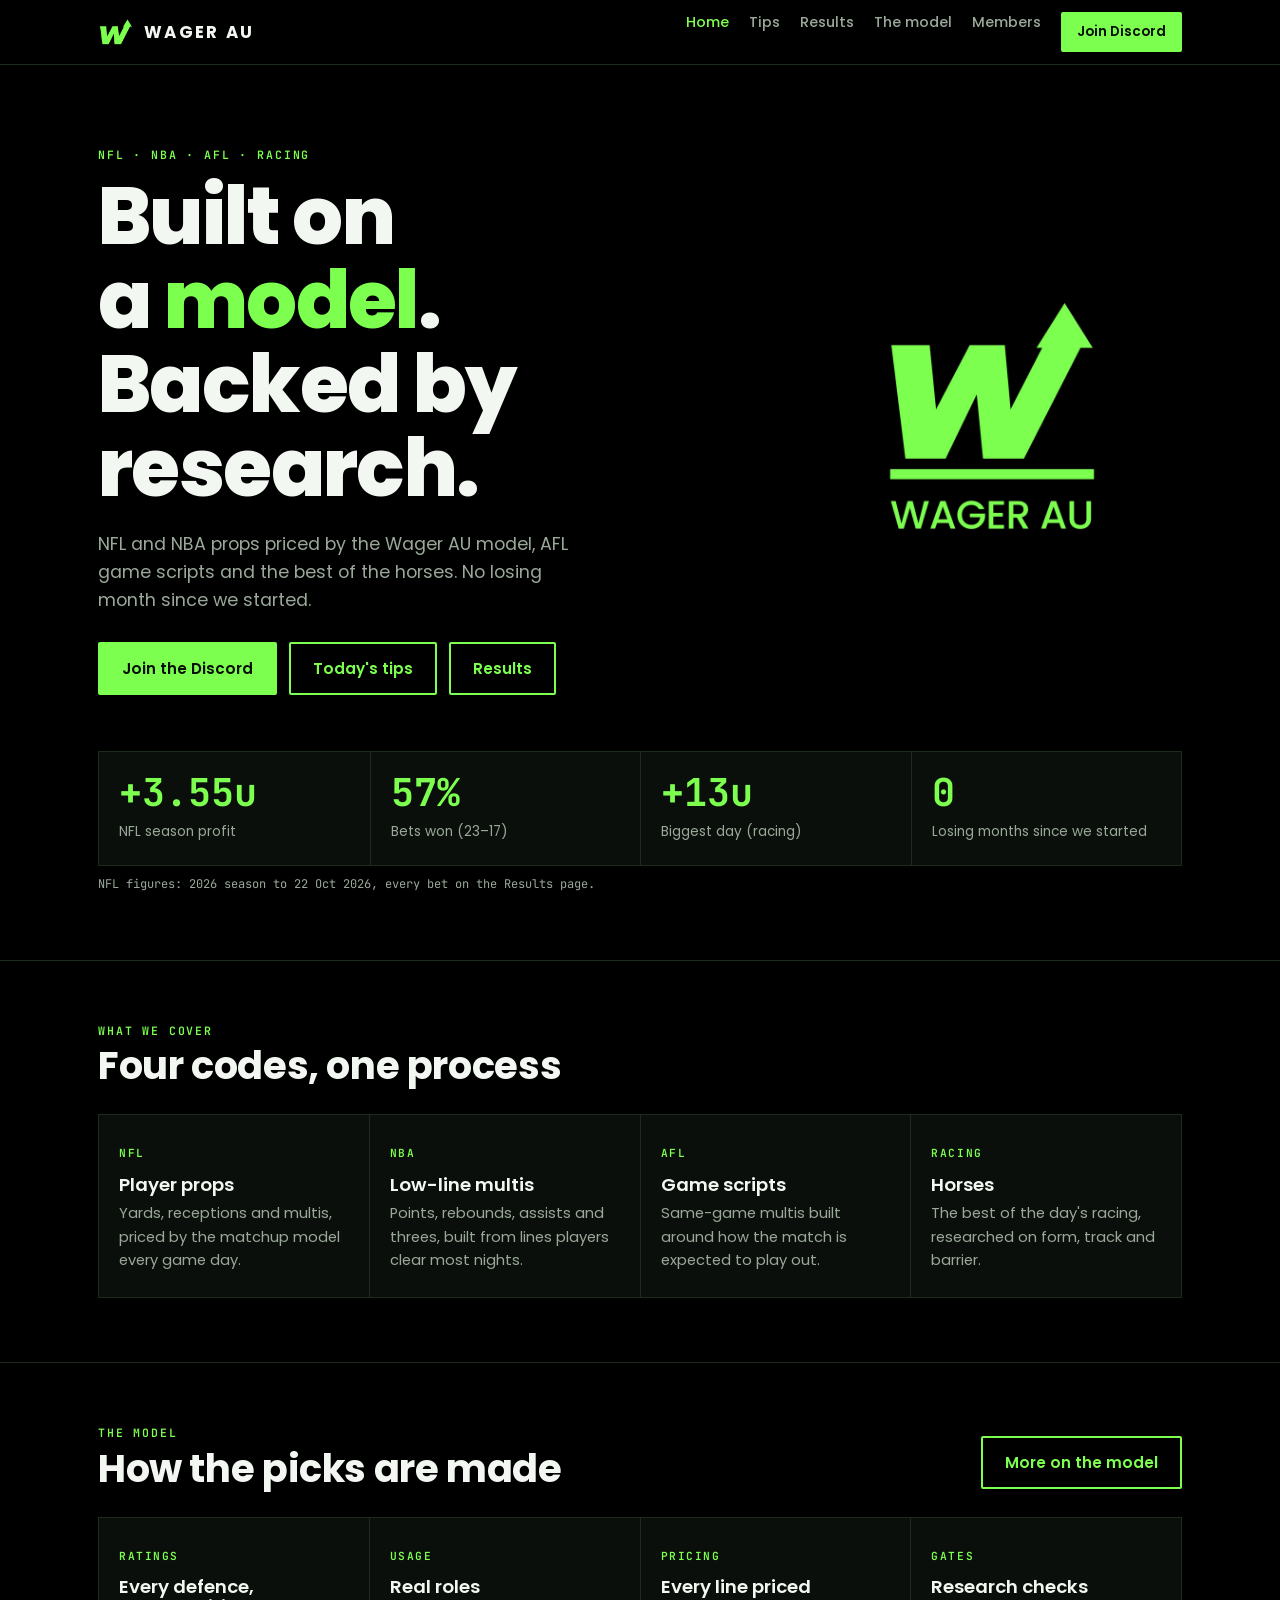
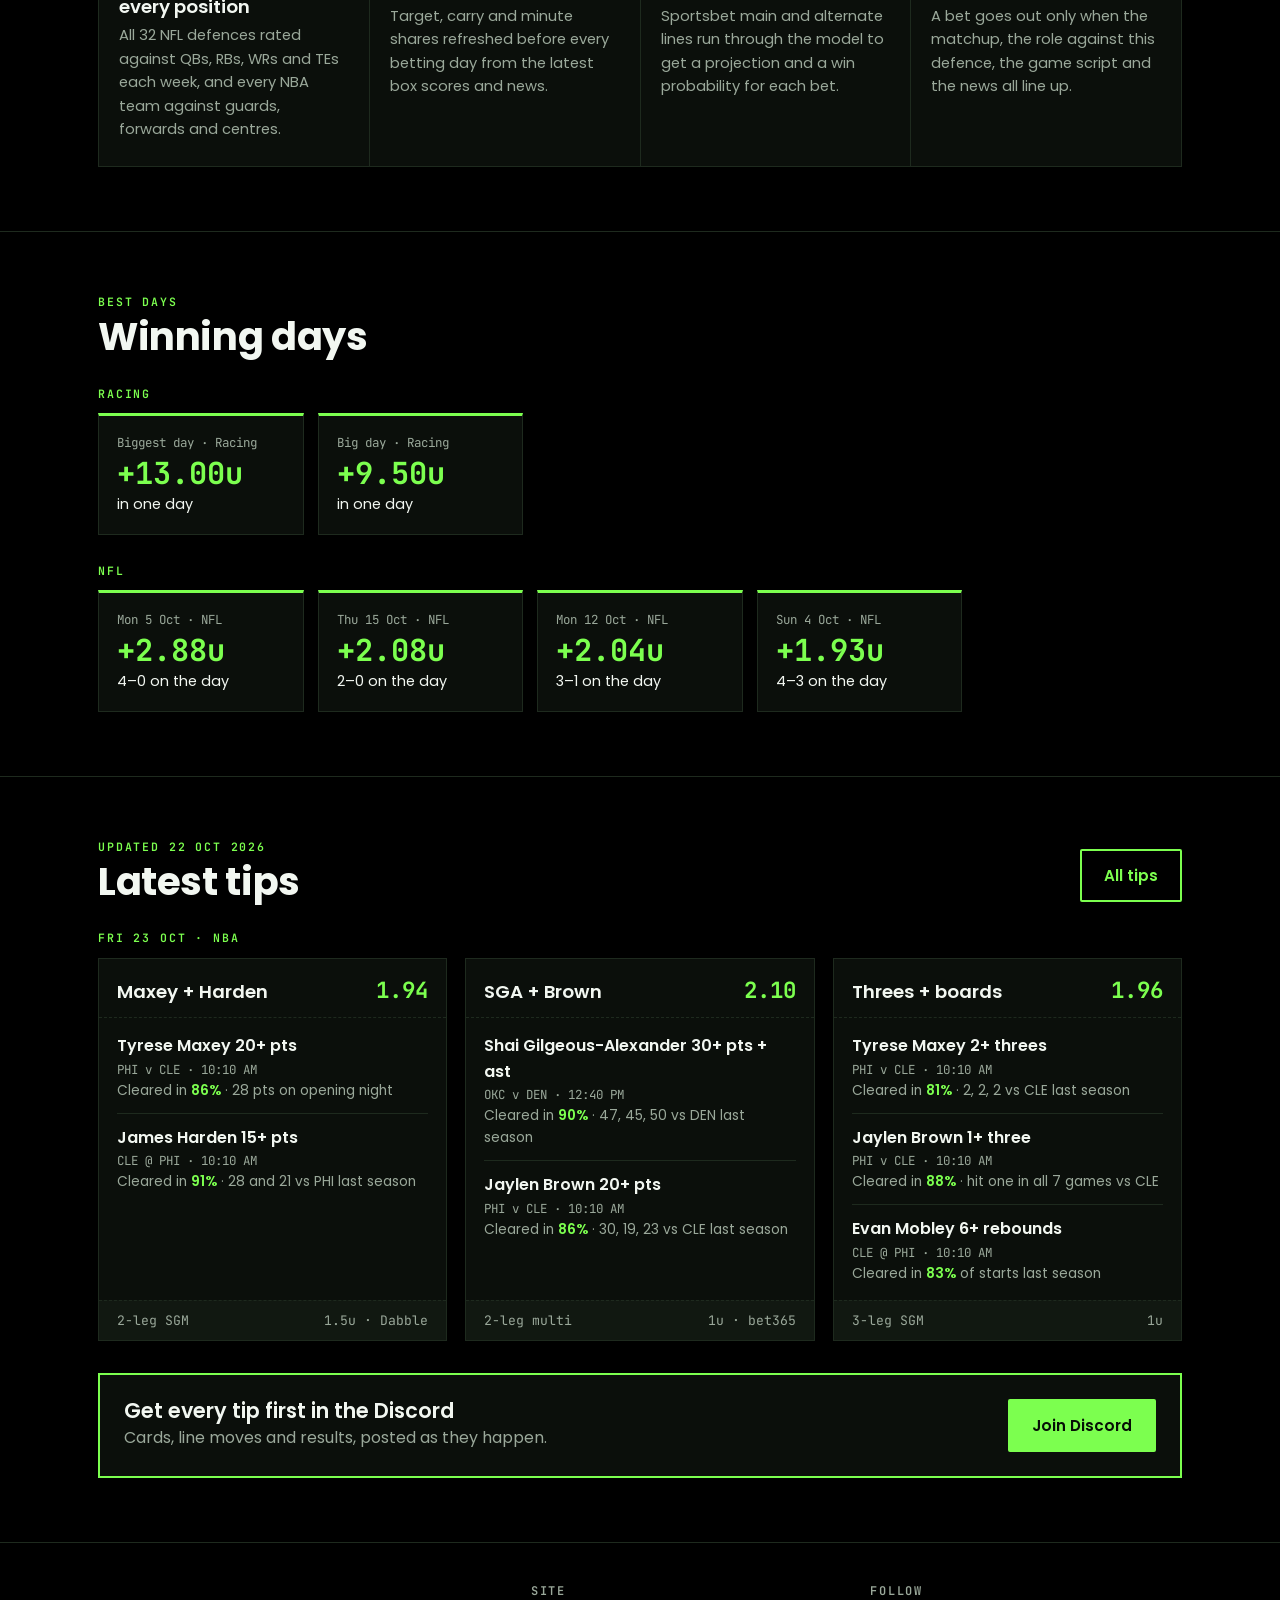
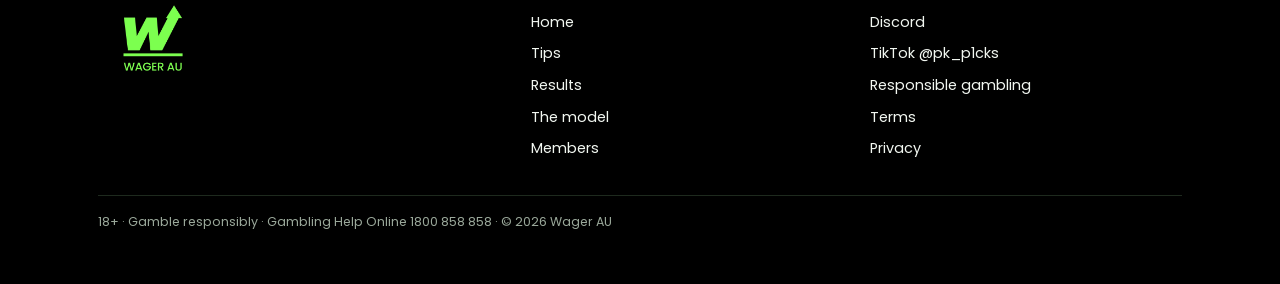
==== commit 35fdbf58: "Tips: remove the DEN@OKC SGM Co-Authored-By: Claude Opus 5.5 <noreply@anthropic.com> Claude-Session:" ====
--- a/index.html
+++ b/index.html
@@ -68,7 +68,7 @@
 </div></section>
 <section><div class="wrap">
   <div class="sec-head"><div><span class="eyebrow">Updated 22 Oct 2026</span><h2>Latest tips</h2></div><a class="btn ghost" href="tips.html">All tips</a></div>
-  <span class="eyebrow day-label">Fri 23 Oct · NBA</span><div class="tickets"><article class="ticket"><div class="t-top"><h3>Maxey + Harden</h3><span class="price">1.94</span></div><ul class="legs"><li><span class="leg-name">Tyrese Maxey 20+ pts</span><span class="leg-game">PHI v CLE · 10:10 AM</span><span class="leg-stat">Cleared in <b>86%</b> · 28 pts on opening night</span></li><li><span class="leg-name">James Harden 15+ pts</span><span class="leg-game">CLE @ PHI · 10:10 AM</span><span class="leg-stat">Cleared in <b>91%</b> · 28 and 21 vs PHI last season</span></li></ul><div class="t-foot"><span>2-leg SGM</span><span>1.5u · Dabble</span></div></article><article class="ticket"><div class="t-top"><h3>SGA + Brown</h3><span class="price">2.10</span></div><ul class="legs"><li><span class="leg-name">Shai Gilgeous-Alexander 30+ pts + ast</span><span class="leg-game">OKC v DEN · 12:40 PM</span><span class="leg-stat">Cleared in <b>90%</b> · 47, 45, 50 vs DEN last season</span></li><li><span class="leg-name">Jaylen Brown 20+ pts</span><span class="leg-game">PHI v CLE · 10:10 AM</span><span class="leg-stat">Cleared in <b>86%</b> · 30, 19, 23 vs CLE last season</span></li></ul><div class="t-foot"><span>2-leg multi</span><span>1u · bet365</span></div></article><article class="ticket"><div class="t-top"><h3>Threes + boards</h3><span class="price">1.96</span></div><ul class="legs"><li><span class="leg-name">Tyrese Maxey 2+ threes</span><span class="leg-game">PHI v CLE · 10:10 AM</span><span class="leg-stat">Cleared in <b>81%</b> · 2, 2, 2 vs CLE last season</span></li><li><span class="leg-name">Jaylen Brown 1+ three</span><span class="leg-game">PHI v CLE · 10:10 AM</span><span class="leg-stat">Cleared in <b>88%</b> · hit one in all 7 games vs CLE</span></li><li><span class="leg-name">Evan Mobley 6+ rebounds</span><span class="leg-game">CLE @ PHI · 10:10 AM</span><span class="leg-stat">Cleared in <b>83%</b> of starts last season</span></li></ul><div class="t-foot"><span>3-leg SGM</span><span>1u</span></div></article><article class="ticket"><div class="t-top"><h3>SGA + playmakers</h3><span class="price">2.00</span></div><ul class="legs"><li><span class="leg-name">Shai Gilgeous-Alexander 25+ pts</span><span class="leg-game">OKC v DEN · 12:40 PM</span><span class="leg-stat">34, 36, 35 vs DEN last season</span></li><li><span class="leg-name">Shai Gilgeous-Alexander 4+ ast</span><span class="leg-game">OKC v DEN · 12:40 PM</span><span class="leg-stat">Cleared in <b>91%</b> · 13, 9, 15 vs DEN</span></li><li><span class="leg-name">Jamal Murray 4+ ast</span><span class="leg-game">DEN @ OKC · 12:40 PM</span><span class="leg-stat">Cleared in <b>88%</b> · 12, 6, 6 vs OKC</span></li><li><span class="leg-name">Nikola Jokic 6+ ast</span><span class="leg-game">DEN @ OKC · 12:40 PM</span><span class="leg-stat">Cleared in <b>89%</b> · 8, 14, 13 vs OKC</span></li></ul><div class="t-foot"><span>4-leg SGM</span><span>1.25u · Dabble</span></div></article></div>
+  <span class="eyebrow day-label">Fri 23 Oct · NBA</span><div class="tickets"><article class="ticket"><div class="t-top"><h3>Maxey + Harden</h3><span class="price">1.94</span></div><ul class="legs"><li><span class="leg-name">Tyrese Maxey 20+ pts</span><span class="leg-game">PHI v CLE · 10:10 AM</span><span class="leg-stat">Cleared in <b>86%</b> · 28 pts on opening night</span></li><li><span class="leg-name">James Harden 15+ pts</span><span class="leg-game">CLE @ PHI · 10:10 AM</span><span class="leg-stat">Cleared in <b>91%</b> · 28 and 21 vs PHI last season</span></li></ul><div class="t-foot"><span>2-leg SGM</span><span>1.5u · Dabble</span></div></article><article class="ticket"><div class="t-top"><h3>SGA + Brown</h3><span class="price">2.10</span></div><ul class="legs"><li><span class="leg-name">Shai Gilgeous-Alexander 30+ pts + ast</span><span class="leg-game">OKC v DEN · 12:40 PM</span><span class="leg-stat">Cleared in <b>90%</b> · 47, 45, 50 vs DEN last season</span></li><li><span class="leg-name">Jaylen Brown 20+ pts</span><span class="leg-game">PHI v CLE · 10:10 AM</span><span class="leg-stat">Cleared in <b>86%</b> · 30, 19, 23 vs CLE last season</span></li></ul><div class="t-foot"><span>2-leg multi</span><span>1u · bet365</span></div></article><article class="ticket"><div class="t-top"><h3>Threes + boards</h3><span class="price">1.96</span></div><ul class="legs"><li><span class="leg-name">Tyrese Maxey 2+ threes</span><span class="leg-game">PHI v CLE · 10:10 AM</span><span class="leg-stat">Cleared in <b>81%</b> · 2, 2, 2 vs CLE last season</span></li><li><span class="leg-name">Jaylen Brown 1+ three</span><span class="leg-game">PHI v CLE · 10:10 AM</span><span class="leg-stat">Cleared in <b>88%</b> · hit one in all 7 games vs CLE</span></li><li><span class="leg-name">Evan Mobley 6+ rebounds</span><span class="leg-game">CLE @ PHI · 10:10 AM</span><span class="leg-stat">Cleared in <b>83%</b> of starts last season</span></li></ul><div class="t-foot"><span>3-leg SGM</span><span>1u</span></div></article></div>
   <div class="discord-band"><div><h3>Get every tip first in the Discord</h3><p class="muted">Cards, line moves and results, posted as they happen.</p></div><a class="btn primary" href="https://discord.gg/CXUwYuUku" target="_blank" rel="noopener">Join Discord</a></div>
 </div></section>
 </main>
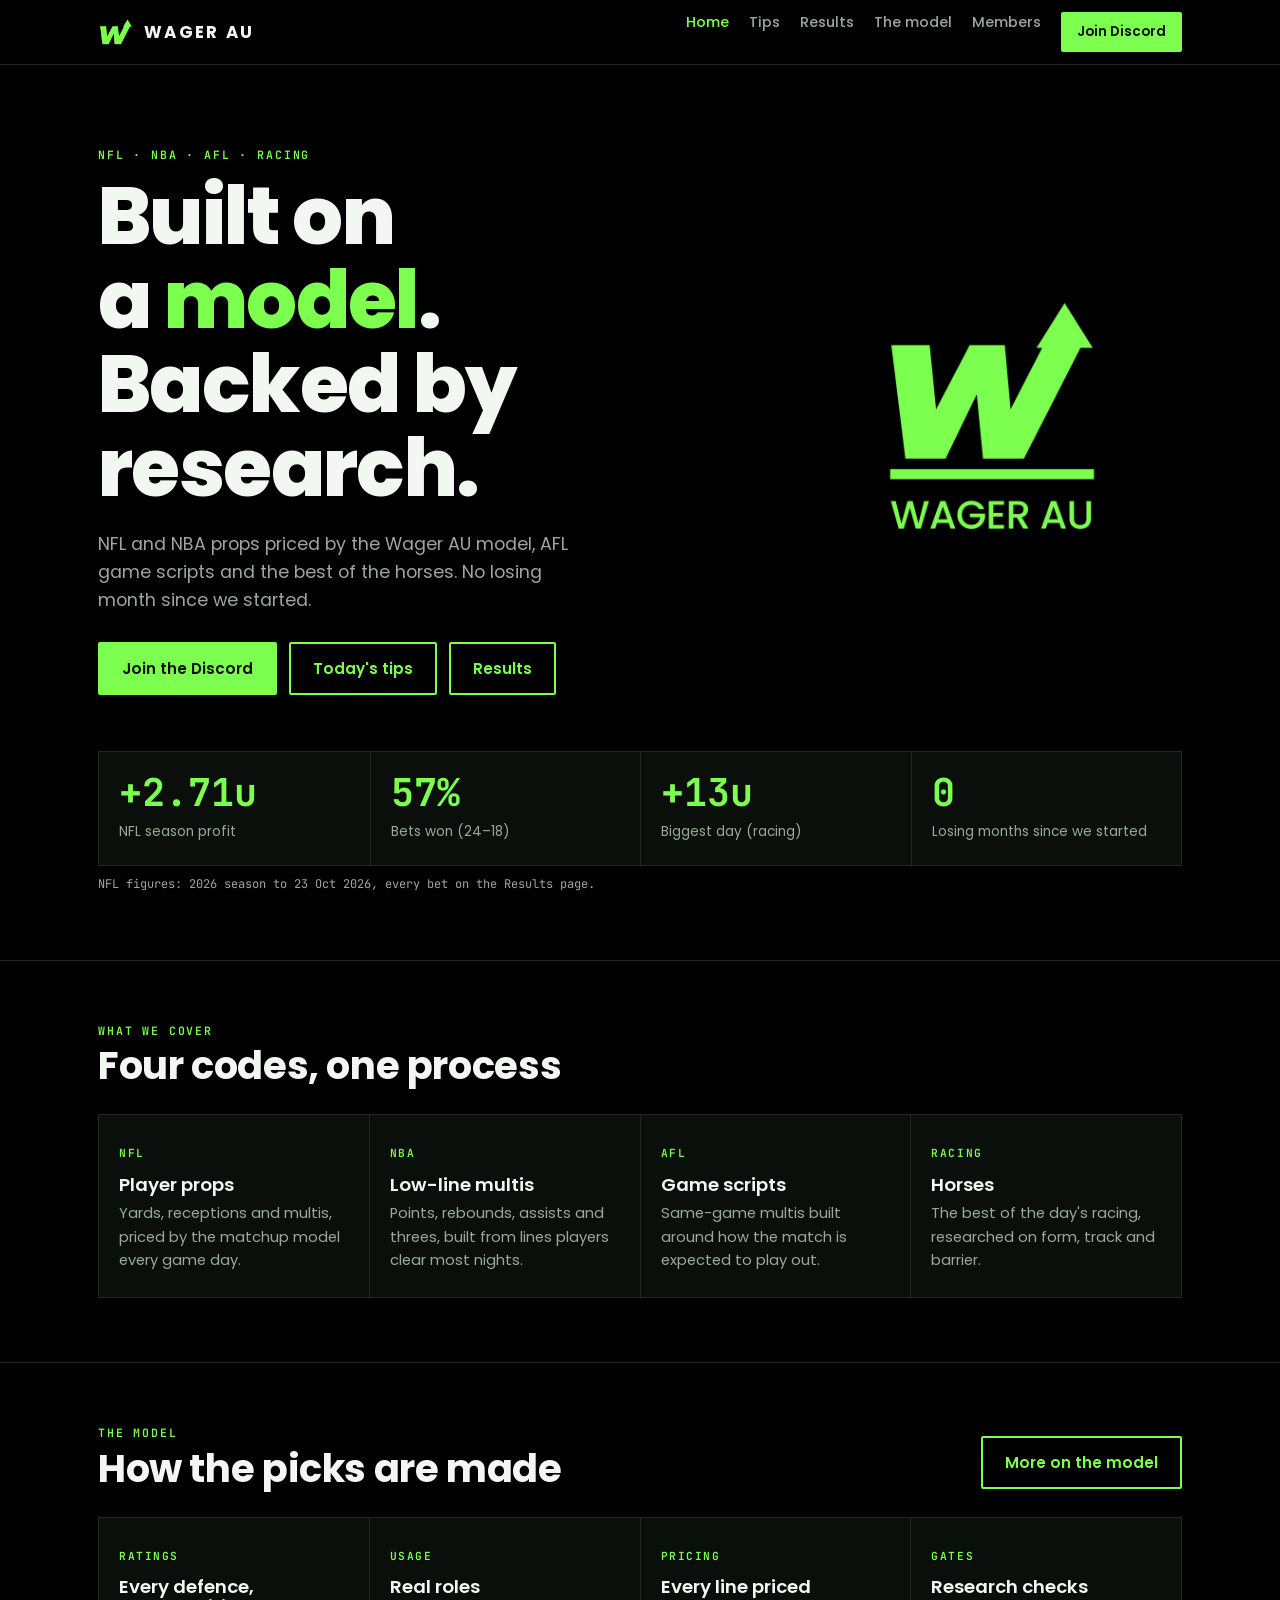
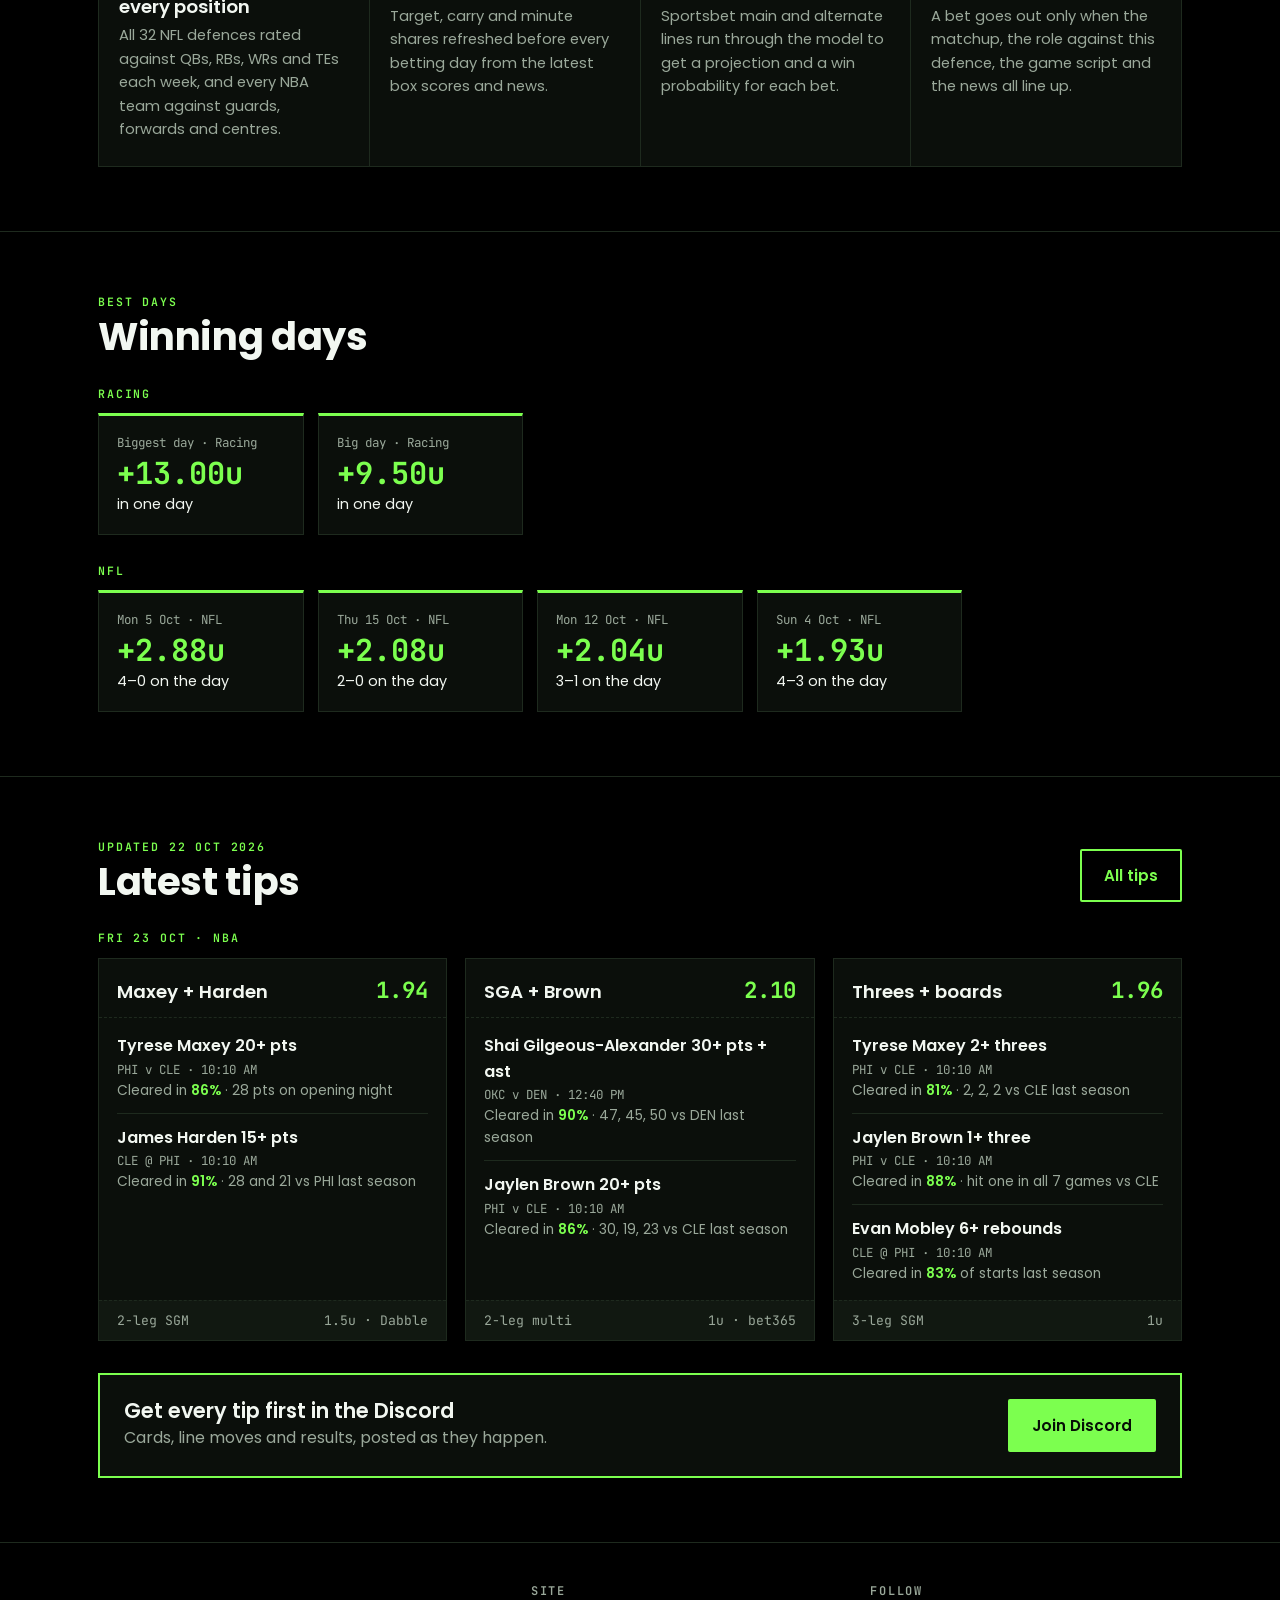
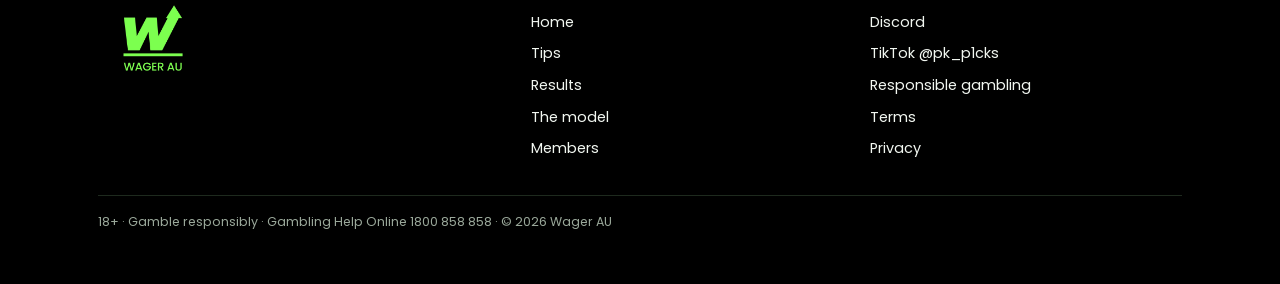
==== commit c0f72cf4: "Results: 23 Oct Co-Authored-By: Claude Opus 5.5 <noreply@anthropic.com> Claude-Session: https://clau" ====
--- a/index.html
+++ b/index.html
@@ -36,7 +36,7 @@
     </div>
     <img class="hero-logo" src="assets/logo.png" alt="Wager AU logo" width="380" height="380">
   </div>
-  <div style="margin-top:56px"><div class="stats"><div class="stat"><b>+3.55u</b><span>NFL season profit</span></div><div class="stat"><b>57%</b><span>Bets won (23–17)</span></div><div class="stat"><b>+13u</b><span>Biggest day (racing)</span></div><div class="stat"><b>0</b><span>Losing months since we started</span></div></div><p class="asof">NFL figures: 2026 season to 22 Oct 2026, every bet on the Results page.</p></div>
+  <div style="margin-top:56px"><div class="stats"><div class="stat"><b>+2.71u</b><span>NFL season profit</span></div><div class="stat"><b>57%</b><span>Bets won (24–18)</span></div><div class="stat"><b>+13u</b><span>Biggest day (racing)</span></div><div class="stat"><b>0</b><span>Losing months since we started</span></div></div><p class="asof">NFL figures: 2026 season to 23 Oct 2026, every bet on the Results page.</p></div>
 </div>
 <section><div class="wrap">
   <div class="sec-head"><div><span class="eyebrow">What we cover</span><h2>Four codes, one process</h2></div></div>
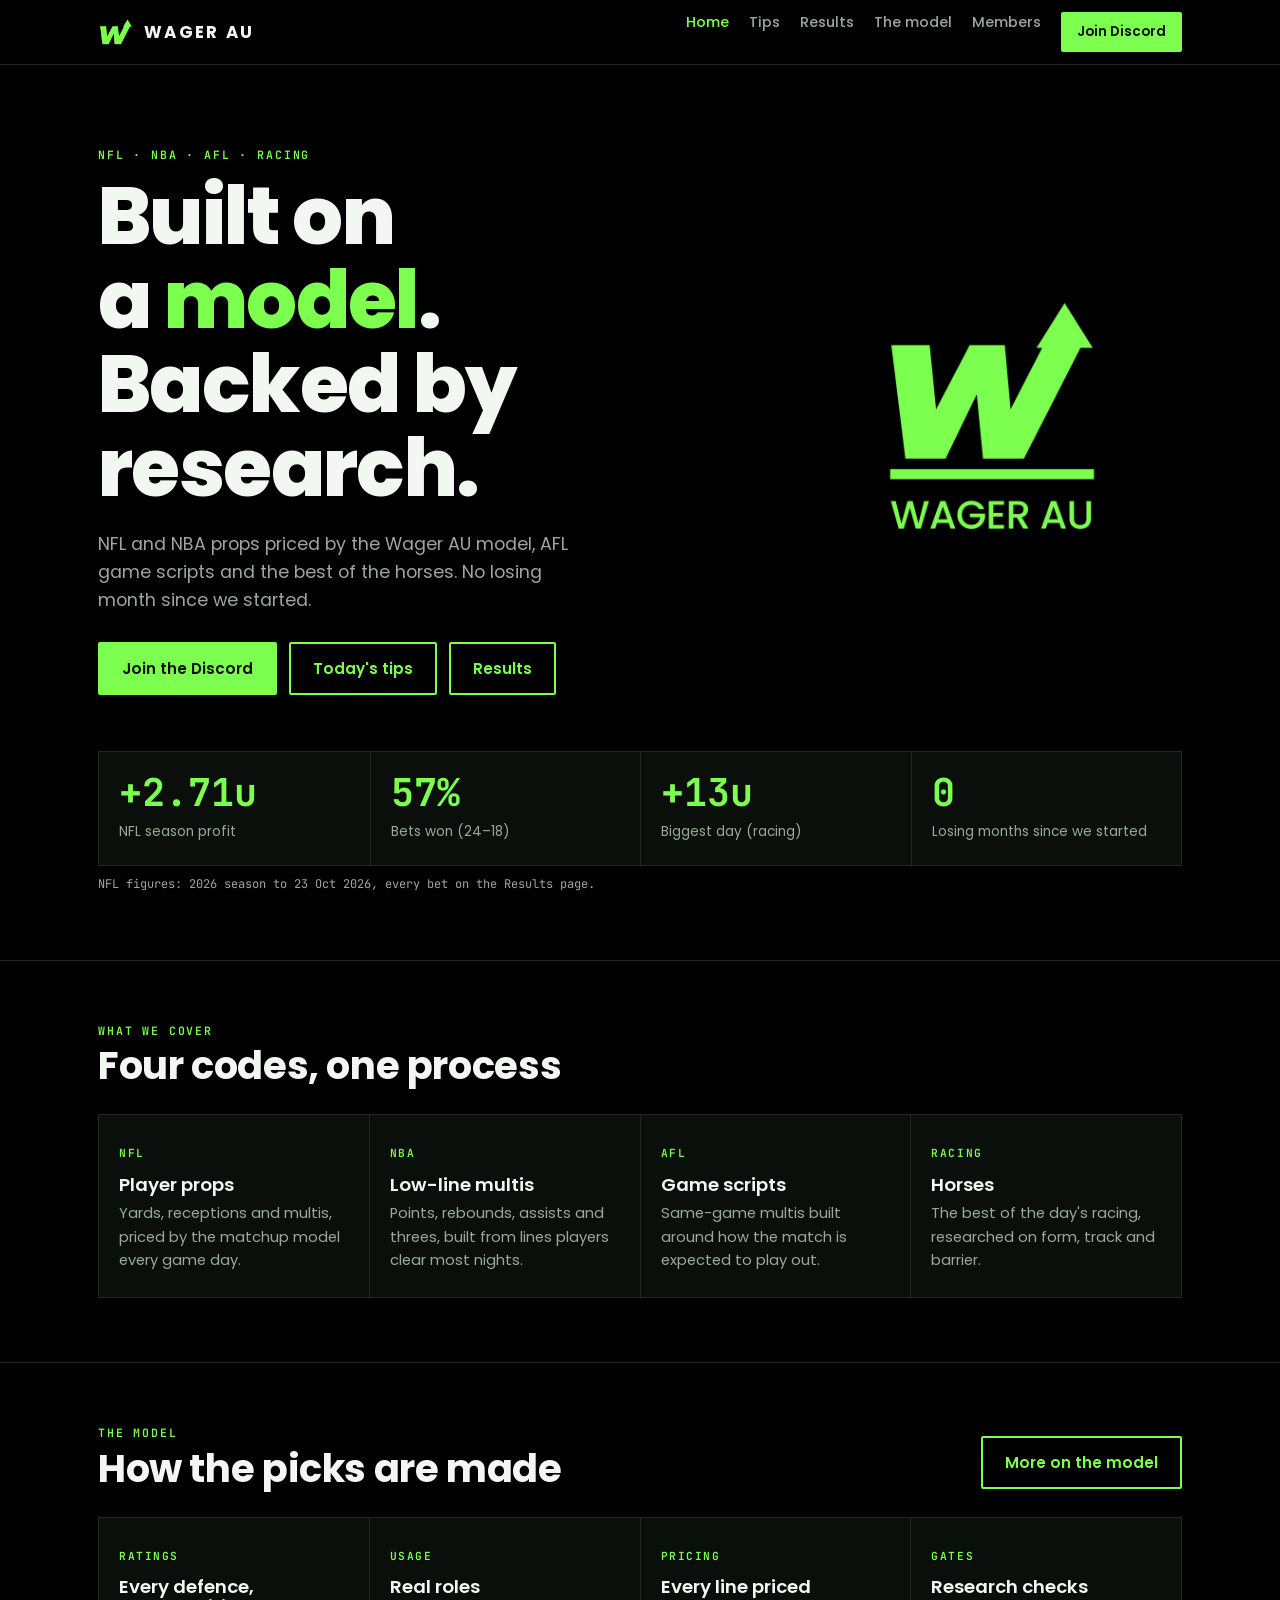
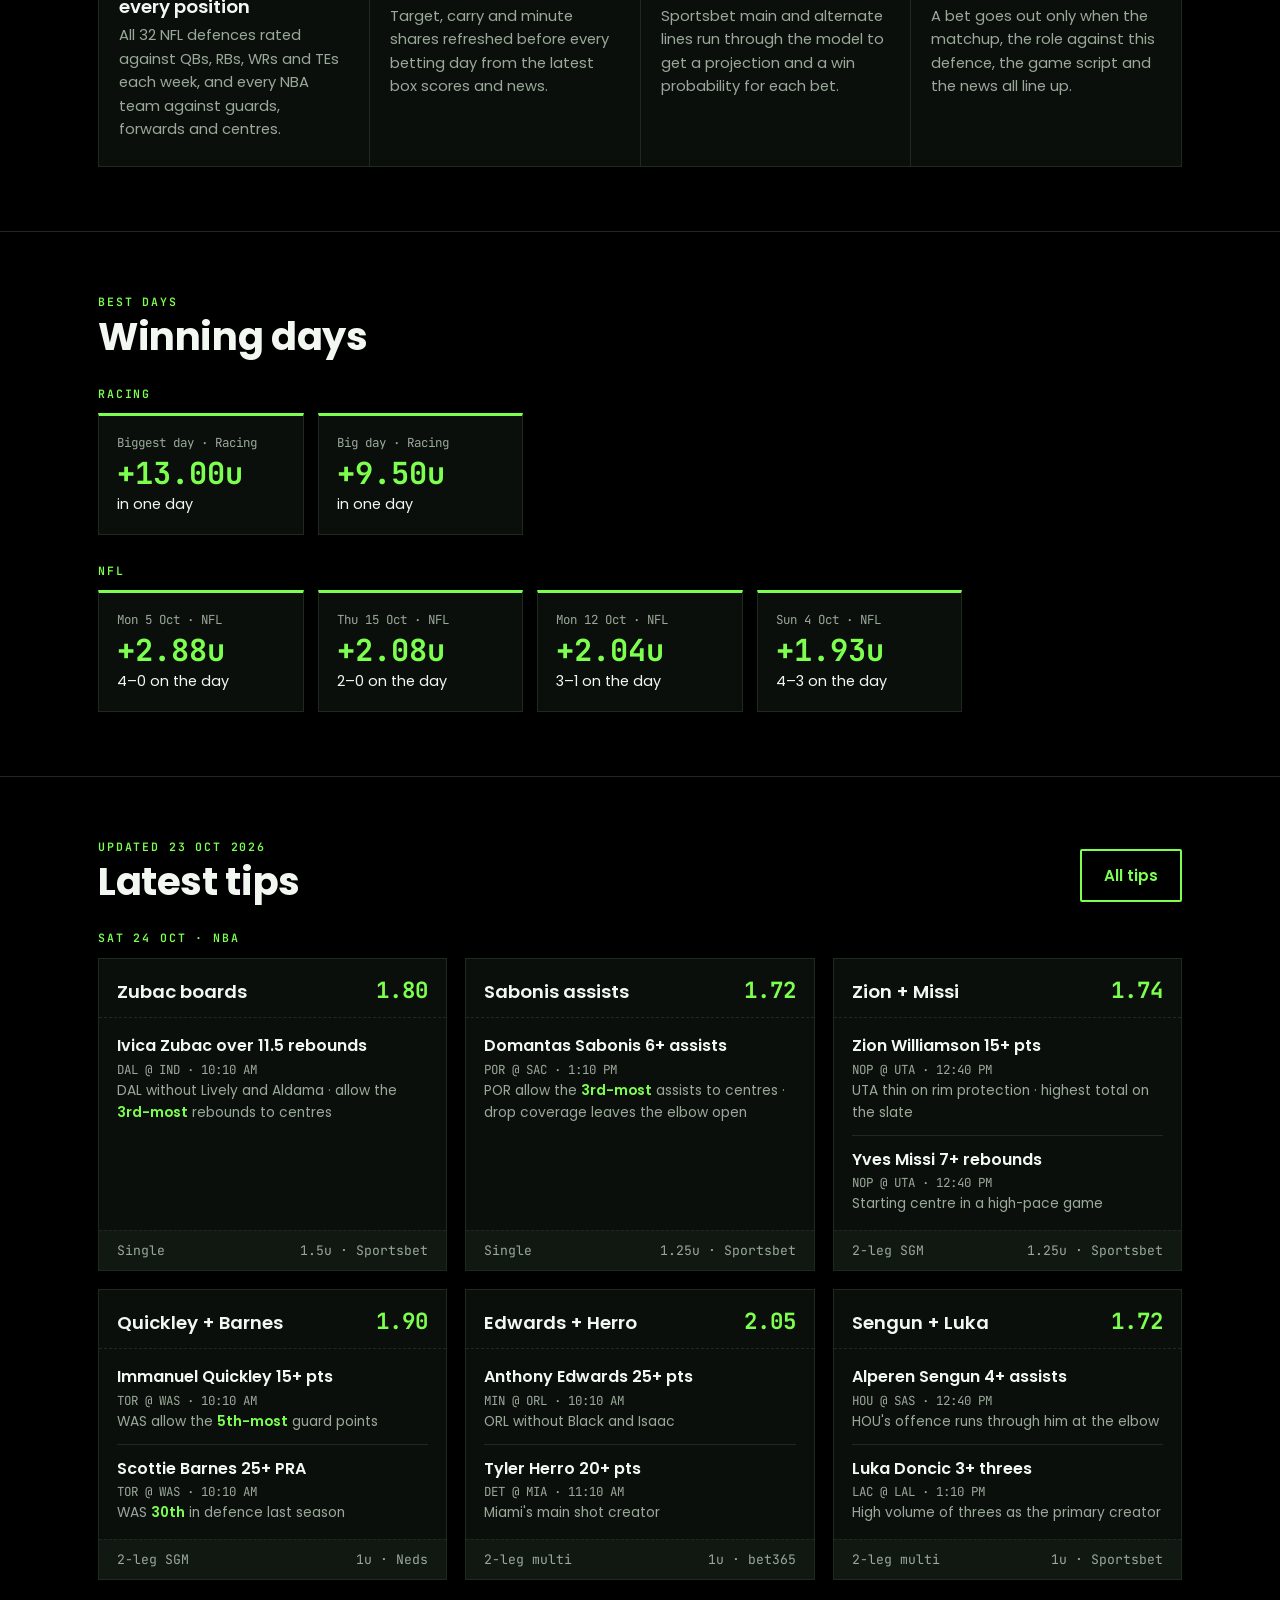
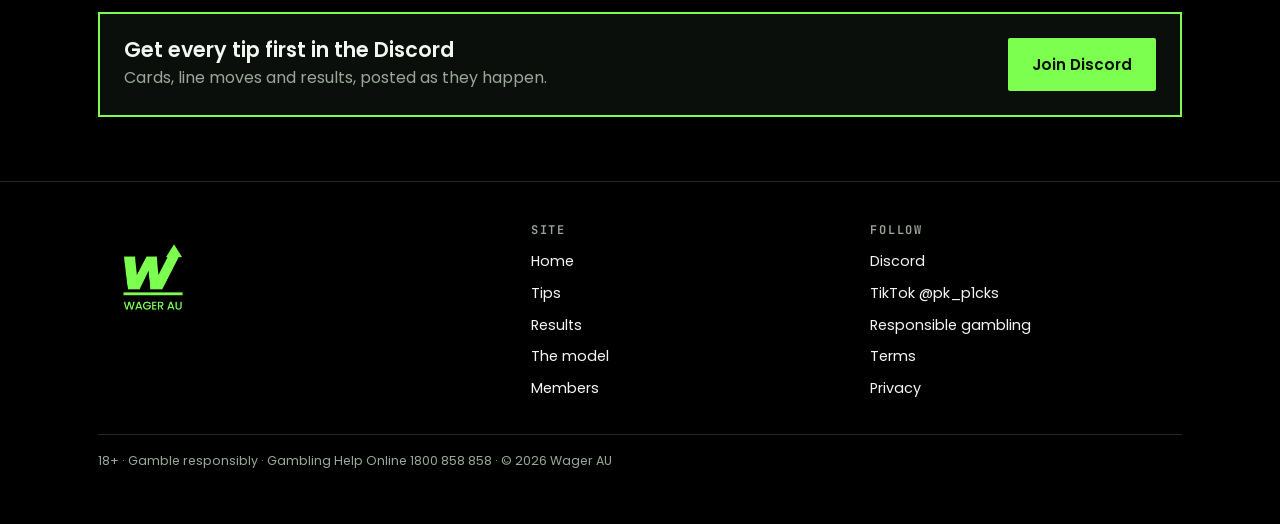
==== commit f067c11d: "Tips: Sat 24 Oct NBA Co-Authored-By: Claude Opus 5.5 <noreply@anthropic.com> Claude-Session: https:/" ====
--- a/index.html
+++ b/index.html
@@ -67,8 +67,8 @@
   <div class="days"><div class="day"><div class="d">Mon 5 Oct · NFL</div><div class="pl">+2.88u</div><div class="rec">4–0 on the day</div></div><div class="day"><div class="d">Thu 15 Oct · NFL</div><div class="pl">+2.08u</div><div class="rec">2–0 on the day</div></div><div class="day"><div class="d">Mon 12 Oct · NFL</div><div class="pl">+2.04u</div><div class="rec">3–1 on the day</div></div><div class="day"><div class="d">Sun 4 Oct · NFL</div><div class="pl">+1.93u</div><div class="rec">4–3 on the day</div></div></div>
 </div></section>
 <section><div class="wrap">
-  <div class="sec-head"><div><span class="eyebrow">Updated 22 Oct 2026</span><h2>Latest tips</h2></div><a class="btn ghost" href="tips.html">All tips</a></div>
-  <span class="eyebrow day-label">Fri 23 Oct · NBA</span><div class="tickets"><article class="ticket"><div class="t-top"><h3>Maxey + Harden</h3><span class="price">1.94</span></div><ul class="legs"><li><span class="leg-name">Tyrese Maxey 20+ pts</span><span class="leg-game">PHI v CLE · 10:10 AM</span><span class="leg-stat">Cleared in <b>86%</b> · 28 pts on opening night</span></li><li><span class="leg-name">James Harden 15+ pts</span><span class="leg-game">CLE @ PHI · 10:10 AM</span><span class="leg-stat">Cleared in <b>91%</b> · 28 and 21 vs PHI last season</span></li></ul><div class="t-foot"><span>2-leg SGM</span><span>1.5u · Dabble</span></div></article><article class="ticket"><div class="t-top"><h3>SGA + Brown</h3><span class="price">2.10</span></div><ul class="legs"><li><span class="leg-name">Shai Gilgeous-Alexander 30+ pts + ast</span><span class="leg-game">OKC v DEN · 12:40 PM</span><span class="leg-stat">Cleared in <b>90%</b> · 47, 45, 50 vs DEN last season</span></li><li><span class="leg-name">Jaylen Brown 20+ pts</span><span class="leg-game">PHI v CLE · 10:10 AM</span><span class="leg-stat">Cleared in <b>86%</b> · 30, 19, 23 vs CLE last season</span></li></ul><div class="t-foot"><span>2-leg multi</span><span>1u · bet365</span></div></article><article class="ticket"><div class="t-top"><h3>Threes + boards</h3><span class="price">1.96</span></div><ul class="legs"><li><span class="leg-name">Tyrese Maxey 2+ threes</span><span class="leg-game">PHI v CLE · 10:10 AM</span><span class="leg-stat">Cleared in <b>81%</b> · 2, 2, 2 vs CLE last season</span></li><li><span class="leg-name">Jaylen Brown 1+ three</span><span class="leg-game">PHI v CLE · 10:10 AM</span><span class="leg-stat">Cleared in <b>88%</b> · hit one in all 7 games vs CLE</span></li><li><span class="leg-name">Evan Mobley 6+ rebounds</span><span class="leg-game">CLE @ PHI · 10:10 AM</span><span class="leg-stat">Cleared in <b>83%</b> of starts last season</span></li></ul><div class="t-foot"><span>3-leg SGM</span><span>1u</span></div></article></div>
+  <div class="sec-head"><div><span class="eyebrow">Updated 23 Oct 2026</span><h2>Latest tips</h2></div><a class="btn ghost" href="tips.html">All tips</a></div>
+  <span class="eyebrow day-label">Sat 24 Oct · NBA</span><div class="tickets"><article class="ticket"><div class="t-top"><h3>Zubac boards</h3><span class="price">1.80</span></div><ul class="legs"><li><span class="leg-name">Ivica Zubac over 11.5 rebounds</span><span class="leg-game">DAL @ IND · 10:10 AM</span><span class="leg-stat">DAL without Lively and Aldama · allow the <b>3rd-most</b> rebounds to centres</span></li></ul><div class="t-foot"><span>Single</span><span>1.5u · Sportsbet</span></div></article><article class="ticket"><div class="t-top"><h3>Sabonis assists</h3><span class="price">1.72</span></div><ul class="legs"><li><span class="leg-name">Domantas Sabonis 6+ assists</span><span class="leg-game">POR @ SAC · 1:10 PM</span><span class="leg-stat">POR allow the <b>3rd-most</b> assists to centres · drop coverage leaves the elbow open</span></li></ul><div class="t-foot"><span>Single</span><span>1.25u · Sportsbet</span></div></article><article class="ticket"><div class="t-top"><h3>Zion + Missi</h3><span class="price">1.74</span></div><ul class="legs"><li><span class="leg-name">Zion Williamson 15+ pts</span><span class="leg-game">NOP @ UTA · 12:40 PM</span><span class="leg-stat">UTA thin on rim protection · highest total on the slate</span></li><li><span class="leg-name">Yves Missi 7+ rebounds</span><span class="leg-game">NOP @ UTA · 12:40 PM</span><span class="leg-stat">Starting centre in a high-pace game</span></li></ul><div class="t-foot"><span>2-leg SGM</span><span>1.25u · Sportsbet</span></div></article><article class="ticket"><div class="t-top"><h3>Quickley + Barnes</h3><span class="price">1.90</span></div><ul class="legs"><li><span class="leg-name">Immanuel Quickley 15+ pts</span><span class="leg-game">TOR @ WAS · 10:10 AM</span><span class="leg-stat">WAS allow the <b>5th-most</b> guard points</span></li><li><span class="leg-name">Scottie Barnes 25+ PRA</span><span class="leg-game">TOR @ WAS · 10:10 AM</span><span class="leg-stat">WAS <b>30th</b> in defence last season</span></li></ul><div class="t-foot"><span>2-leg SGM</span><span>1u · Neds</span></div></article><article class="ticket"><div class="t-top"><h3>Edwards + Herro</h3><span class="price">2.05</span></div><ul class="legs"><li><span class="leg-name">Anthony Edwards 25+ pts</span><span class="leg-game">MIN @ ORL · 10:10 AM</span><span class="leg-stat">ORL without Black and Isaac</span></li><li><span class="leg-name">Tyler Herro 20+ pts</span><span class="leg-game">DET @ MIA · 11:10 AM</span><span class="leg-stat">Miami's main shot creator</span></li></ul><div class="t-foot"><span>2-leg multi</span><span>1u · bet365</span></div></article><article class="ticket"><div class="t-top"><h3>Sengun + Luka</h3><span class="price">1.72</span></div><ul class="legs"><li><span class="leg-name">Alperen Sengun 4+ assists</span><span class="leg-game">HOU @ SAS · 12:40 PM</span><span class="leg-stat">HOU's offence runs through him at the elbow</span></li><li><span class="leg-name">Luka Doncic 3+ threes</span><span class="leg-game">LAC @ LAL · 1:10 PM</span><span class="leg-stat">High volume of threes as the primary creator</span></li></ul><div class="t-foot"><span>2-leg multi</span><span>1u · Sportsbet</span></div></article></div>
   <div class="discord-band"><div><h3>Get every tip first in the Discord</h3><p class="muted">Cards, line moves and results, posted as they happen.</p></div><a class="btn primary" href="https://discord.gg/CXUwYuUku" target="_blank" rel="noopener">Join Discord</a></div>
 </div></section>
 </main>
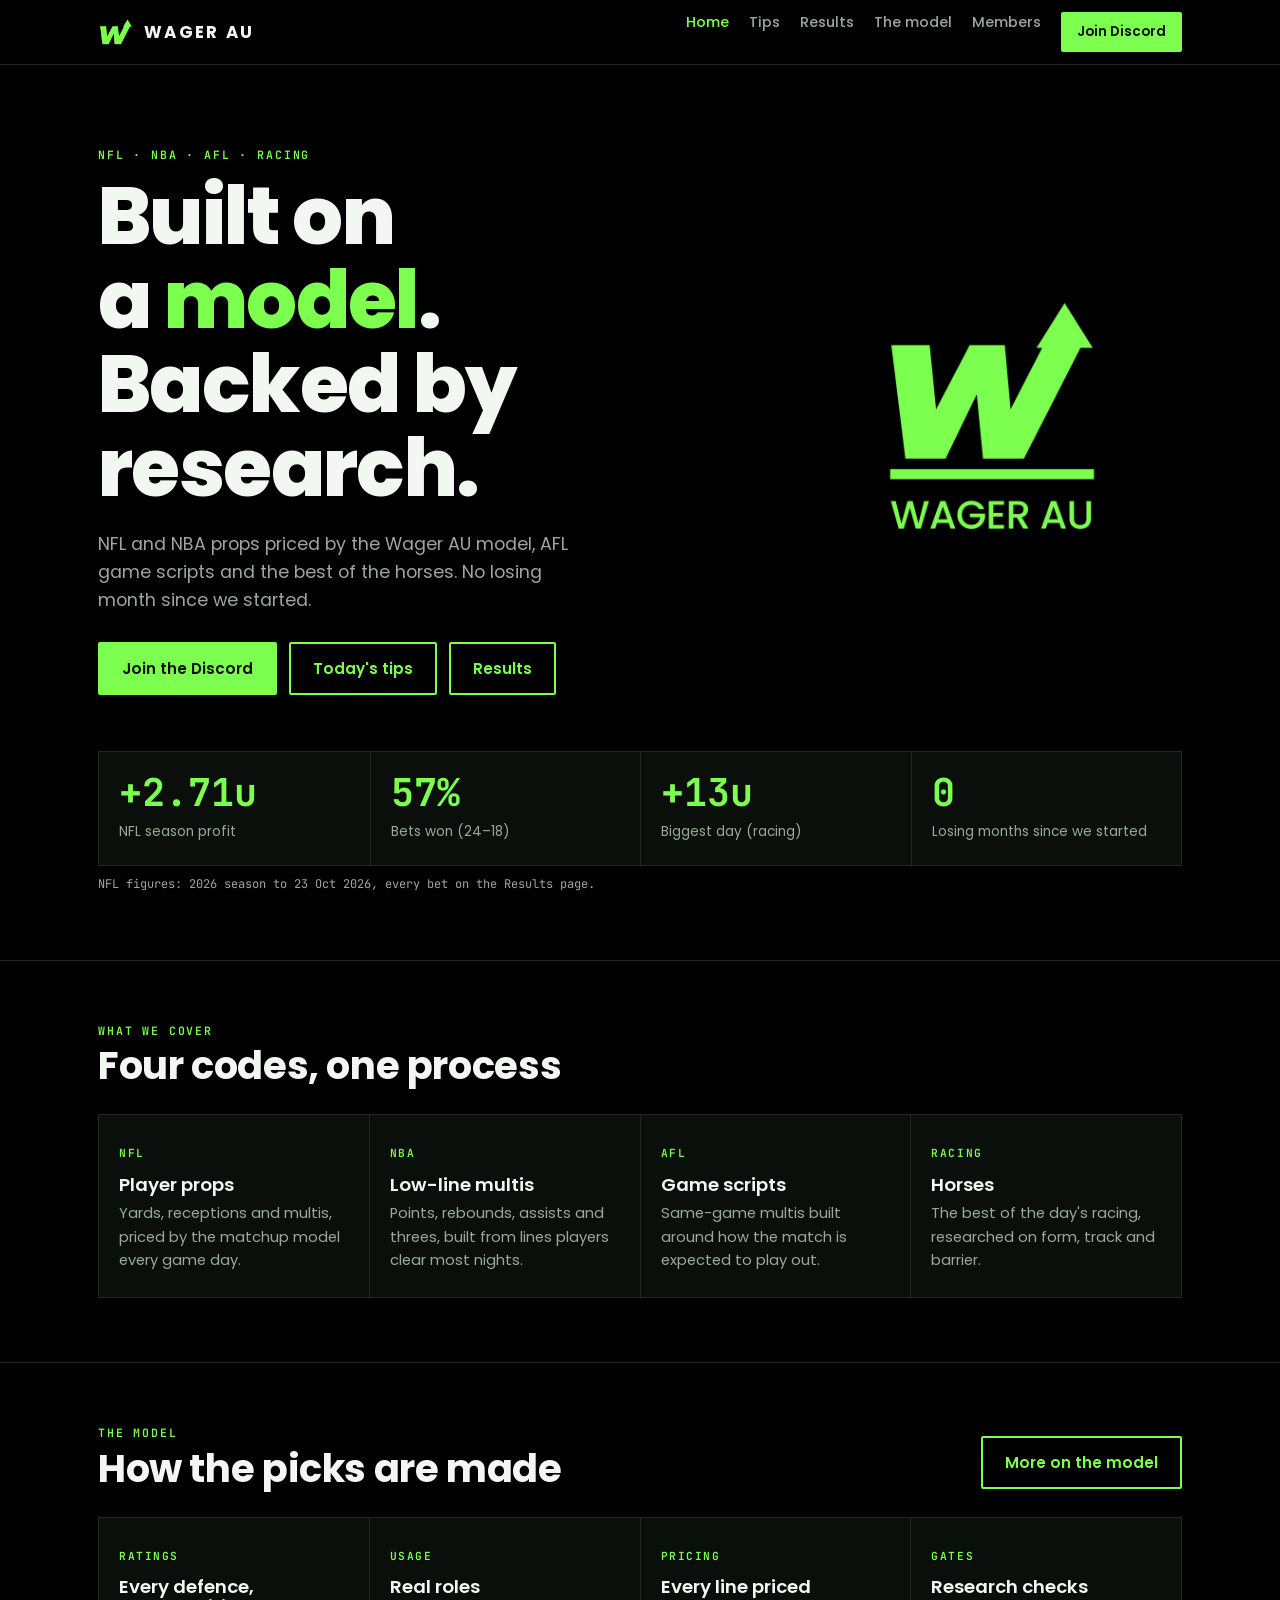
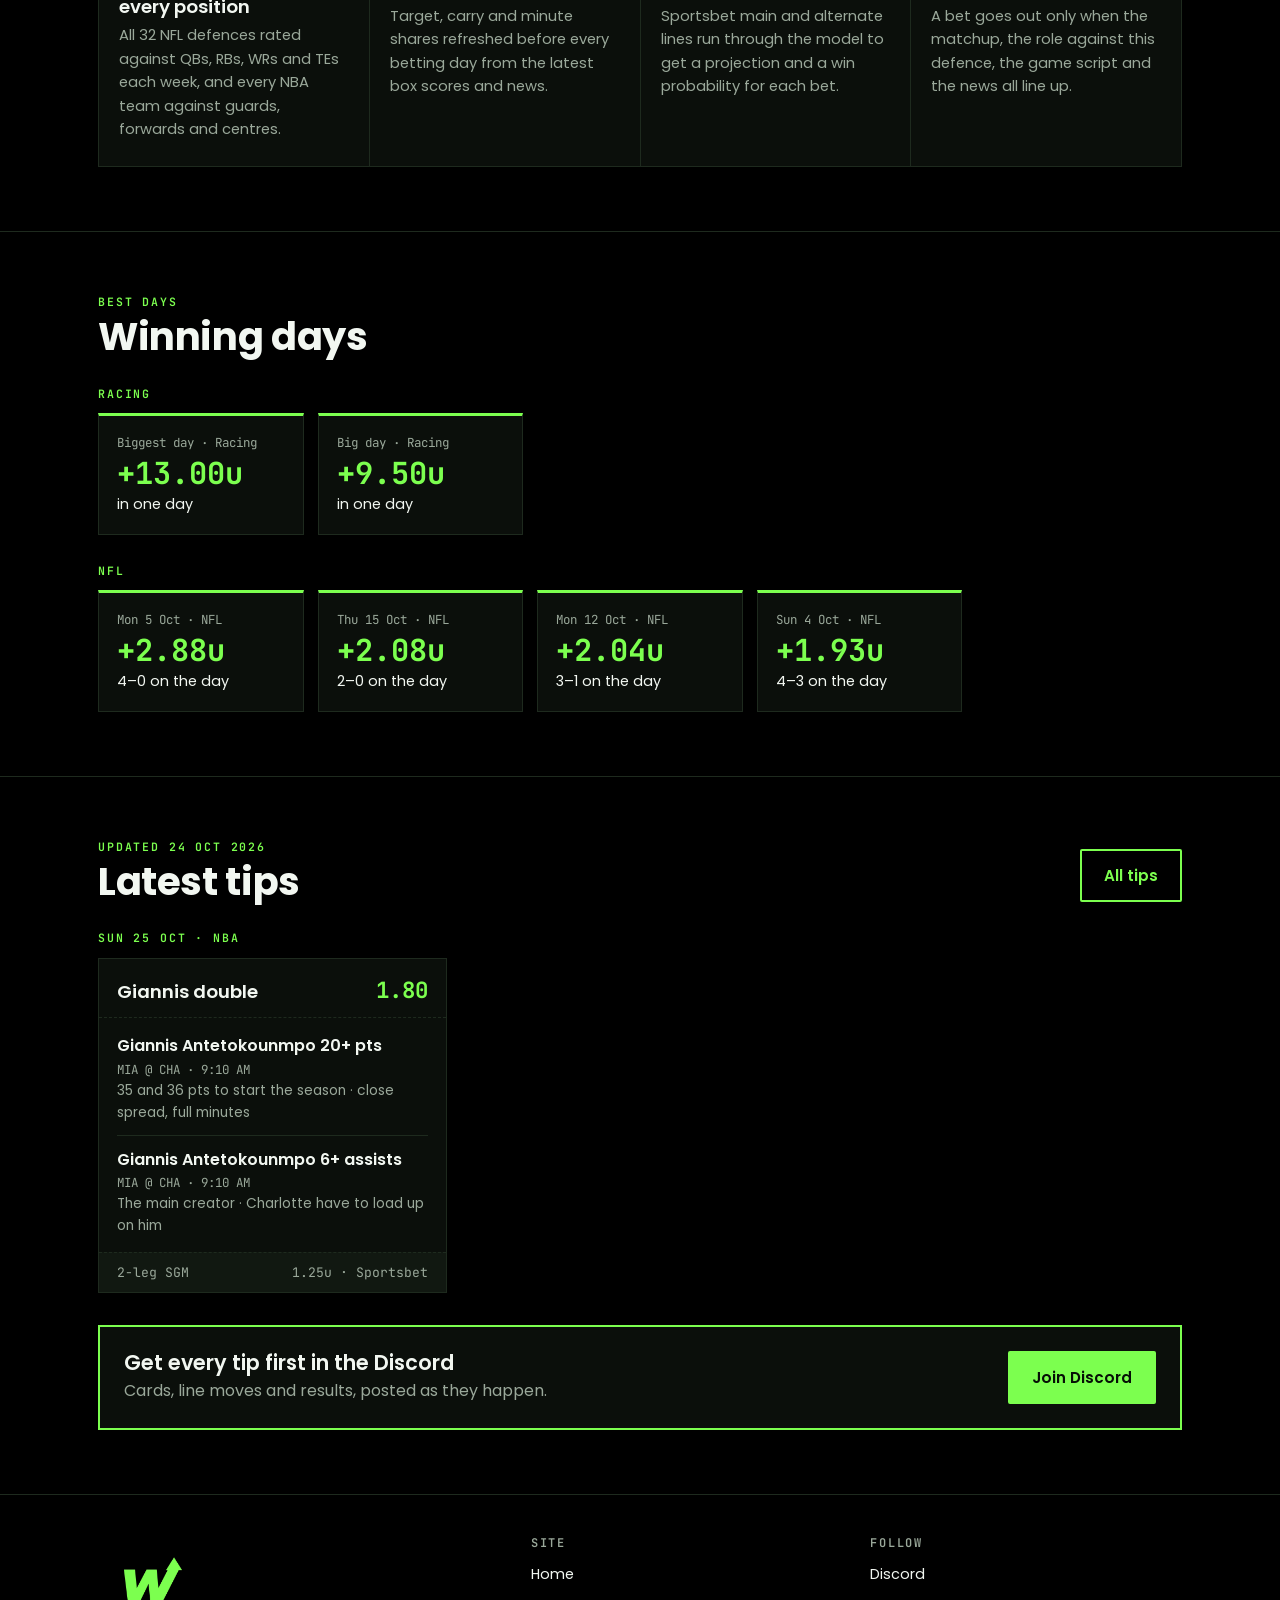
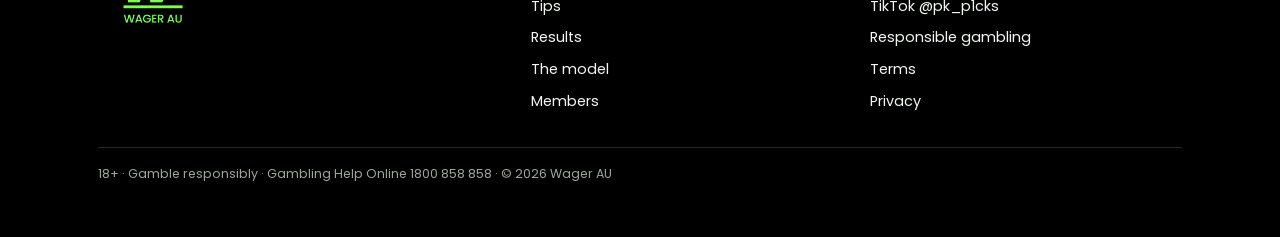
==== commit 1ad382fc: "Tips: Sun 25 Oct NBA (Giannis SGM) Co-Authored-By: Claude Opus 5.5 <noreply@anthropic.com> Claude-Se" ====
--- a/index.html
+++ b/index.html
@@ -67,8 +67,8 @@
   <div class="days"><div class="day"><div class="d">Mon 5 Oct · NFL</div><div class="pl">+2.88u</div><div class="rec">4–0 on the day</div></div><div class="day"><div class="d">Thu 15 Oct · NFL</div><div class="pl">+2.08u</div><div class="rec">2–0 on the day</div></div><div class="day"><div class="d">Mon 12 Oct · NFL</div><div class="pl">+2.04u</div><div class="rec">3–1 on the day</div></div><div class="day"><div class="d">Sun 4 Oct · NFL</div><div class="pl">+1.93u</div><div class="rec">4–3 on the day</div></div></div>
 </div></section>
 <section><div class="wrap">
-  <div class="sec-head"><div><span class="eyebrow">Updated 23 Oct 2026</span><h2>Latest tips</h2></div><a class="btn ghost" href="tips.html">All tips</a></div>
-  <span class="eyebrow day-label">Sat 24 Oct · NBA</span><div class="tickets"><article class="ticket"><div class="t-top"><h3>Zubac boards</h3><span class="price">1.80</span></div><ul class="legs"><li><span class="leg-name">Ivica Zubac over 11.5 rebounds</span><span class="leg-game">DAL @ IND · 10:10 AM</span><span class="leg-stat">DAL without Lively and Aldama · allow the <b>3rd-most</b> rebounds to centres</span></li></ul><div class="t-foot"><span>Single</span><span>1.5u · Sportsbet</span></div></article><article class="ticket"><div class="t-top"><h3>Sabonis assists</h3><span class="price">1.72</span></div><ul class="legs"><li><span class="leg-name">Domantas Sabonis 6+ assists</span><span class="leg-game">POR @ SAC · 1:10 PM</span><span class="leg-stat">POR allow the <b>3rd-most</b> assists to centres · drop coverage leaves the elbow open</span></li></ul><div class="t-foot"><span>Single</span><span>1.25u · Sportsbet</span></div></article><article class="ticket"><div class="t-top"><h3>Zion + Missi</h3><span class="price">1.74</span></div><ul class="legs"><li><span class="leg-name">Zion Williamson 15+ pts</span><span class="leg-game">NOP @ UTA · 12:40 PM</span><span class="leg-stat">UTA thin on rim protection · highest total on the slate</span></li><li><span class="leg-name">Yves Missi 7+ rebounds</span><span class="leg-game">NOP @ UTA · 12:40 PM</span><span class="leg-stat">Starting centre in a high-pace game</span></li></ul><div class="t-foot"><span>2-leg SGM</span><span>1.25u · Sportsbet</span></div></article><article class="ticket"><div class="t-top"><h3>Quickley + Barnes</h3><span class="price">1.90</span></div><ul class="legs"><li><span class="leg-name">Immanuel Quickley 15+ pts</span><span class="leg-game">TOR @ WAS · 10:10 AM</span><span class="leg-stat">WAS allow the <b>5th-most</b> guard points</span></li><li><span class="leg-name">Scottie Barnes 25+ PRA</span><span class="leg-game">TOR @ WAS · 10:10 AM</span><span class="leg-stat">WAS <b>30th</b> in defence last season</span></li></ul><div class="t-foot"><span>2-leg SGM</span><span>1u · Neds</span></div></article><article class="ticket"><div class="t-top"><h3>Edwards + Herro</h3><span class="price">2.05</span></div><ul class="legs"><li><span class="leg-name">Anthony Edwards 25+ pts</span><span class="leg-game">MIN @ ORL · 10:10 AM</span><span class="leg-stat">ORL without Black and Isaac</span></li><li><span class="leg-name">Tyler Herro 20+ pts</span><span class="leg-game">DET @ MIA · 11:10 AM</span><span class="leg-stat">Miami's main shot creator</span></li></ul><div class="t-foot"><span>2-leg multi</span><span>1u · bet365</span></div></article><article class="ticket"><div class="t-top"><h3>Sengun + Luka</h3><span class="price">1.72</span></div><ul class="legs"><li><span class="leg-name">Alperen Sengun 4+ assists</span><span class="leg-game">HOU @ SAS · 12:40 PM</span><span class="leg-stat">HOU's offence runs through him at the elbow</span></li><li><span class="leg-name">Luka Doncic 3+ threes</span><span class="leg-game">LAC @ LAL · 1:10 PM</span><span class="leg-stat">High volume of threes as the primary creator</span></li></ul><div class="t-foot"><span>2-leg multi</span><span>1u · Sportsbet</span></div></article></div>
+  <div class="sec-head"><div><span class="eyebrow">Updated 24 Oct 2026</span><h2>Latest tips</h2></div><a class="btn ghost" href="tips.html">All tips</a></div>
+  <span class="eyebrow day-label">Sun 25 Oct · NBA</span><div class="tickets"><article class="ticket"><div class="t-top"><h3>Giannis double</h3><span class="price">1.80</span></div><ul class="legs"><li><span class="leg-name">Giannis Antetokounmpo 20+ pts</span><span class="leg-game">MIA @ CHA · 9:10 AM</span><span class="leg-stat">35 and 36 pts to start the season · close spread, full minutes</span></li><li><span class="leg-name">Giannis Antetokounmpo 6+ assists</span><span class="leg-game">MIA @ CHA · 9:10 AM</span><span class="leg-stat">The main creator · Charlotte have to load up on him</span></li></ul><div class="t-foot"><span>2-leg SGM</span><span>1.25u · Sportsbet</span></div></article></div>
   <div class="discord-band"><div><h3>Get every tip first in the Discord</h3><p class="muted">Cards, line moves and results, posted as they happen.</p></div><a class="btn primary" href="https://discord.gg/CXUwYuUku" target="_blank" rel="noopener">Join Discord</a></div>
 </div></section>
 </main>
